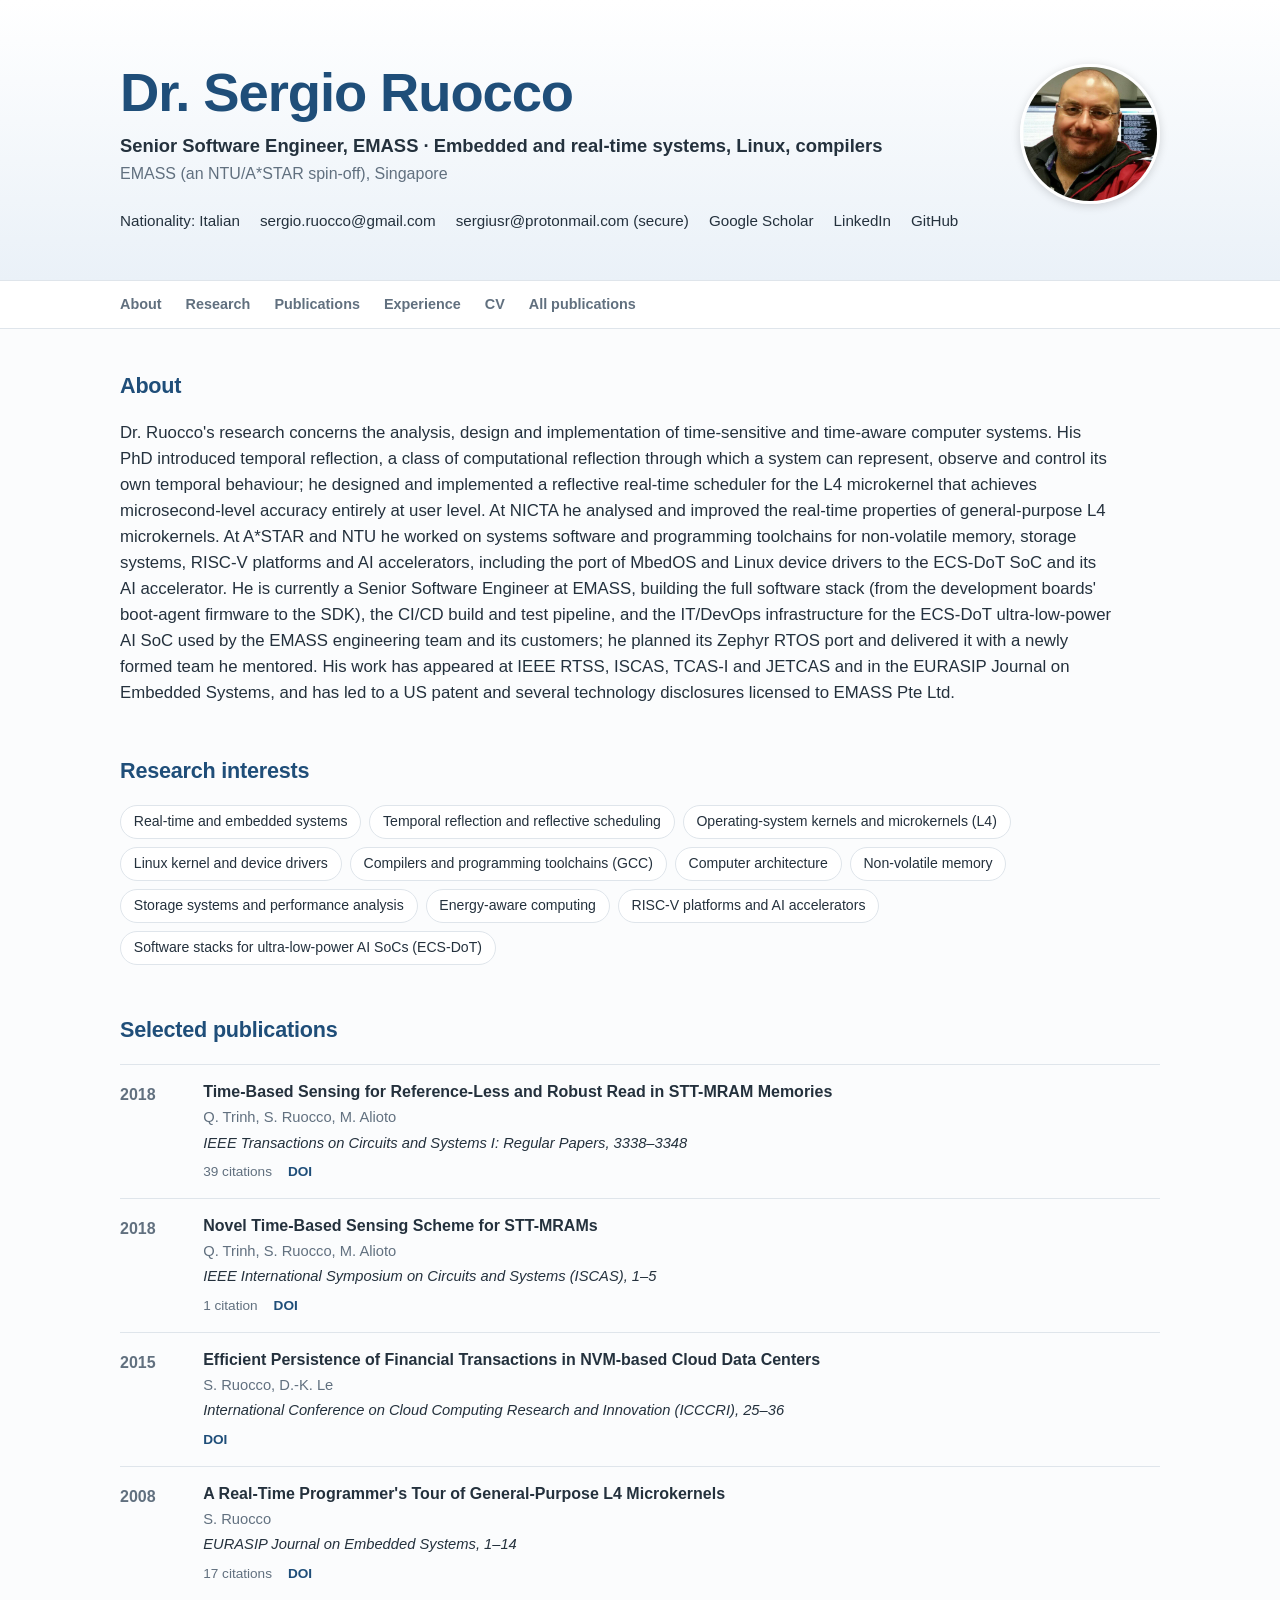
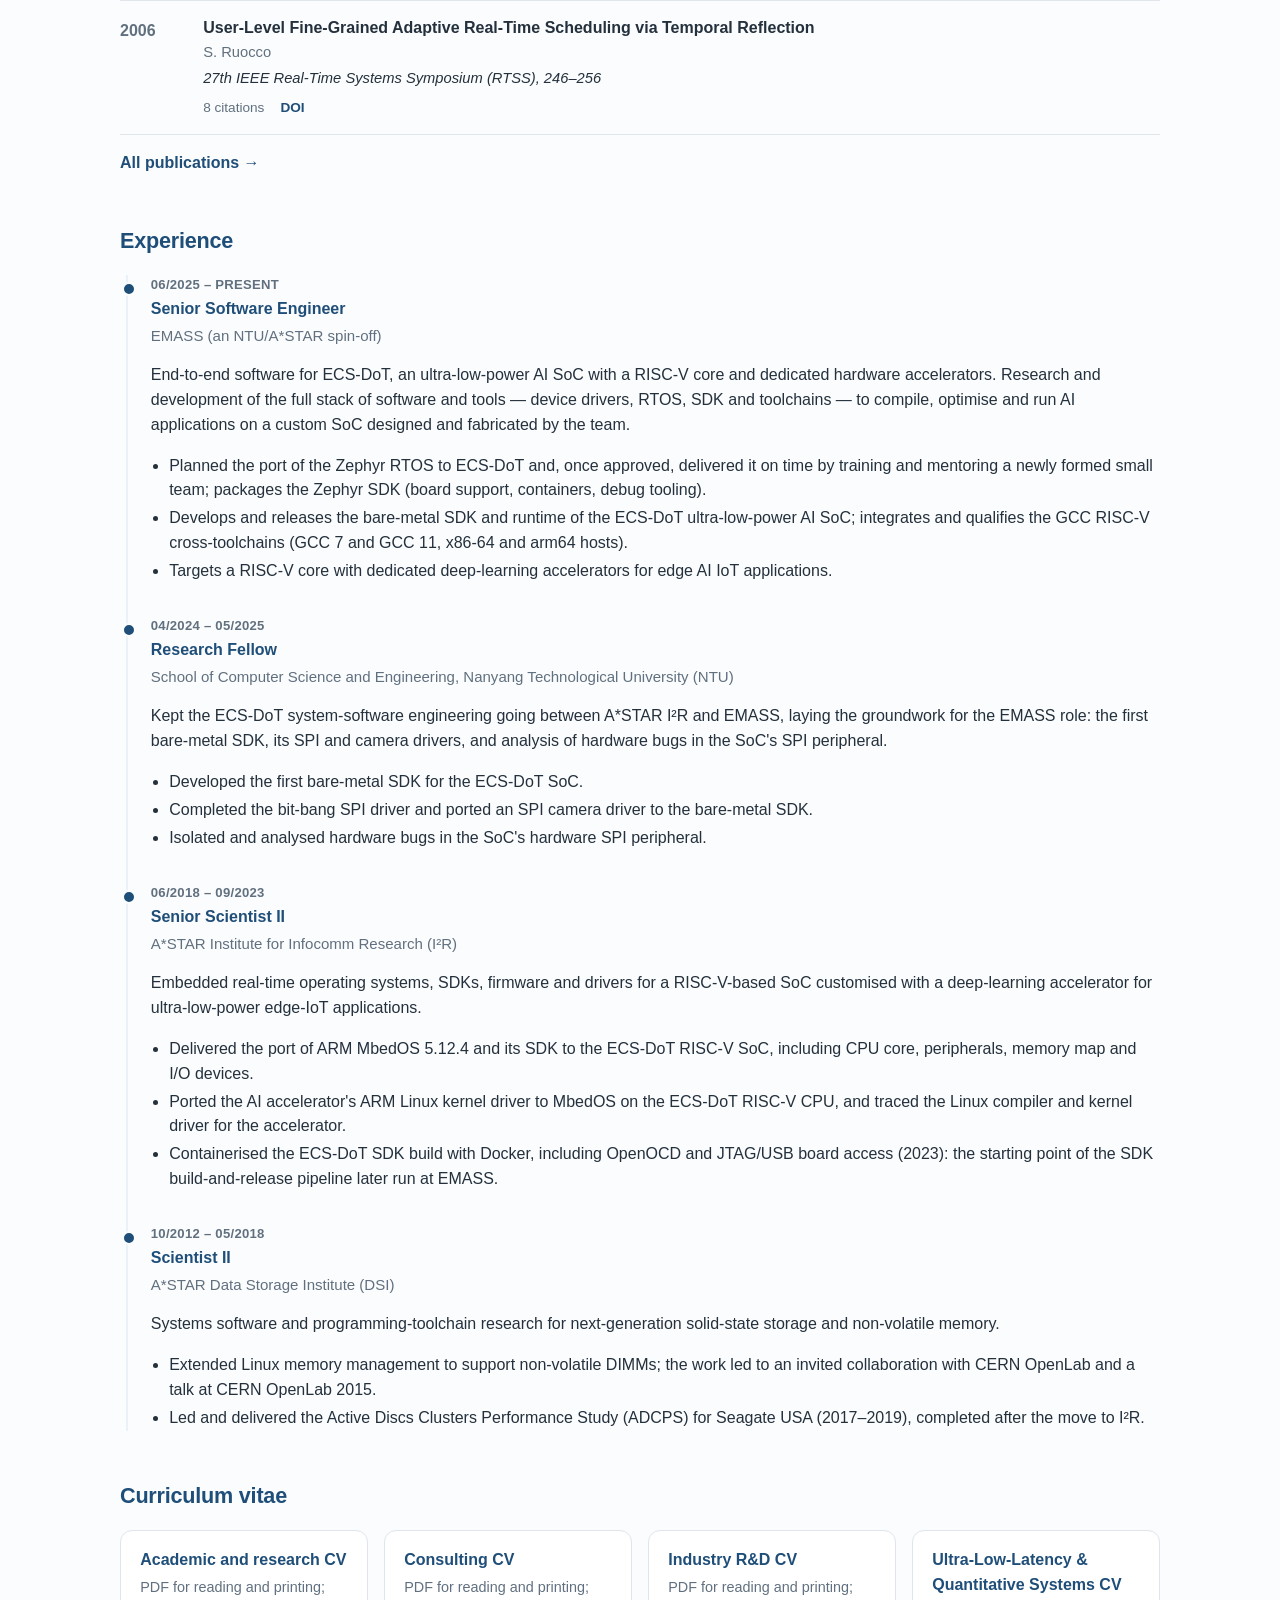
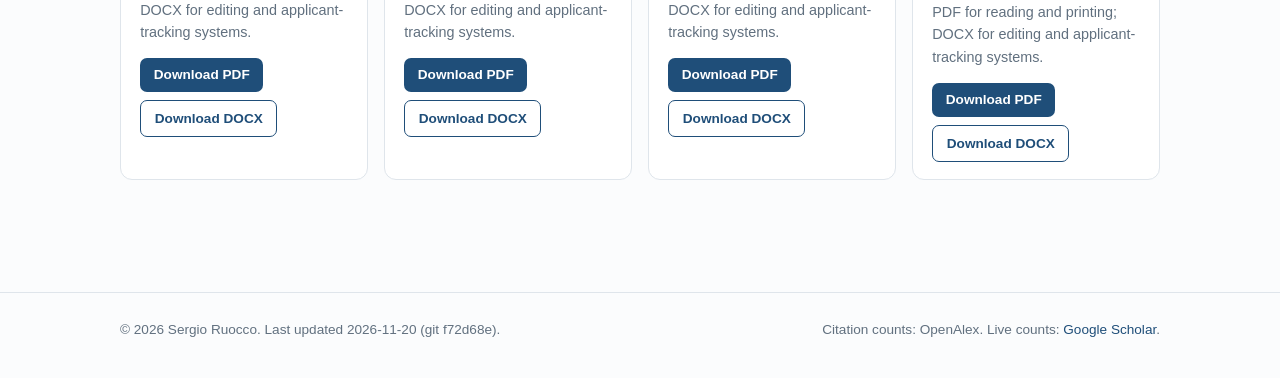
==== docs/index.html @ a13a2e50 "Rebuild CVs and website (profile opening) Co-Authored-By: Claude Opus 5.5 <noreply@anthropic.com> Cl" ====
<!doctype html>
<html lang="en">
<head>
  <meta charset="utf-8">
  <meta name="viewport" content="width=device-width, initial-scale=1">
  <title>Sergio Ruocco — Curriculum Vitae</title>
  <meta name="description" content="Curriculum vitae of Dr. Sergio Ruocco, Senior Software Engineer, EMASS · Embedded and real-time systems, Linux, compilers.">
  <link rel="canonical" href="https://sergioruocco.github.io/cv/">
  <meta property="og:type" content="profile">
  <meta property="og:title" content="Dr. Sergio Ruocco — Curriculum Vitae">
  <meta property="og:description" content="Senior Software Engineer, EMASS · Embedded and real-time systems, Linux, compilers">
  <meta property="og:url" content="https://sergioruocco.github.io/cv/">
<meta property="og:image" content="https://sergioruocco.github.io/cv/photo.jpg">  <script type="application/ld+json">{"@context": "https://schema.org", "@type": "Person", "alumniOf": {"@type": "CollegeOrUniversity", "name": "Universit\u00e0 degli Studi di Milano"}, "honorificPrefix": "Dr.", "image": "https://sergioruocco.github.io/cv/photo.jpg", "jobTitle": "Senior Software Engineer", "knowsAbout": ["Operating Systems", "Real-time Systems", "Software Engineering", "Computer Architecture", "Compilers"], "name": "Sergio Ruocco", "nationality": "Italian", "sameAs": ["https://scholar.google.com/citations?user=q1574qIAAAAJ", "https://www.linkedin.com/in/sergio-ruocco/", "https://github.com/sergioruocco"], "url": "https://sergioruocco.github.io/cv/", "worksFor": {"@type": "Organization", "name": "EMASS"}}</script>
  <link rel="stylesheet" href="style.css">
</head>
<body>
  <header class="hero">
    <div class="wrap">
<img class="photo" src="photo.jpg" alt="Sergio Ruocco" width="140" height="140">      <h1>Dr. Sergio Ruocco</h1>
      <p class="tagline">Senior Software Engineer, EMASS · Embedded and real-time systems, Linux, compilers</p>
      <p class="affiliation">EMASS (an NTU/A*STAR spin-off), Singapore</p>
      <div class="contact">
<span>Nationality: Italian</span>        <a href="mailto:sergio.ruocco@gmail.com">sergio.ruocco@gmail.com</a>
        <a href="mailto:sergiusr@protonmail.com">sergiusr@protonmail.com (secure)</a>
        <a href="https://scholar.google.com/citations?user=q1574qIAAAAJ">Google Scholar</a>
        <a href="https://www.linkedin.com/in/sergio-ruocco/">LinkedIn</a>
        <a href="https://github.com/sergioruocco">GitHub</a>
      </div>
    </div>
  </header>

  <nav class="nav">
    <div class="wrap">
      <a href="#about">About</a>
      <a href="#interests">Research</a>
      <a href="#publications">Publications</a>
      <a href="#experience">Experience</a>
      <a href="#cv">CV</a>
      <a href="publications.html">All publications</a>
    </div>
  </nav>

  <main class="wrap">
    <section id="about">
      <h2>About</h2>
      <p class="lead">Dr. Ruocco's research concerns the analysis, design and implementation of time-sensitive and time-aware computer systems. His PhD introduced temporal reflection, a class of computational reflection through which a system can represent, observe and control its own temporal behaviour; he designed and implemented a reflective real-time scheduler for the L4 microkernel that achieves microsecond-level accuracy entirely at user level. At NICTA he analysed and improved the real-time properties of general-purpose L4 microkernels. At A*STAR and NTU he worked on systems software and programming toolchains for non-volatile memory, storage systems, RISC-V platforms and AI accelerators, including the port of MbedOS and Linux device drivers to the ECS-DoT SoC and its AI accelerator. He is currently a Senior Software Engineer at EMASS, building the full software stack (from the development boards' boot-agent firmware to the SDK), the CI/CD build and test pipeline, and the IT/DevOps infrastructure for the ECS-DoT ultra-low-power AI SoC used by the EMASS engineering team and its customers; he planned its Zephyr RTOS port and delivered it with a newly formed team he mentored. His work has appeared at IEEE RTSS, ISCAS, TCAS-I and JETCAS and in the EURASIP Journal on Embedded Systems, and has led to a US patent and several technology disclosures licensed to EMASS Pte Ltd.</p>
    </section>

    <section id="interests">
      <h2>Research interests</h2>
      <ul class="chips">
        <li>Real-time and embedded systems</li>
        <li>Temporal reflection and reflective scheduling</li>
        <li>Operating-system kernels and microkernels (L4)</li>
        <li>Linux kernel and device drivers</li>
        <li>Compilers and programming toolchains (GCC)</li>
        <li>Computer architecture</li>
        <li>Non-volatile memory</li>
        <li>Storage systems and performance analysis</li>
        <li>Energy-aware computing</li>
        <li>RISC-V platforms and AI accelerators</li>
        <li>Software stacks for ultra-low-power AI SoCs (ECS-DoT)</li>
      </ul>
    </section>

    <section id="publications">
      <h2>Selected publications</h2>
      <ul class="pub-list">
        <li class="pub">
          <div class="pub-year">2018</div>
          <div class="pub-body">
            <div class="pub-title">Time-Based Sensing for Reference-Less and Robust Read in STT-MRAM Memories</div>
            <div class="pub-authors">Q. Trinh, S. Ruocco, M. Alioto</div>
            <div class="pub-venue">IEEE Transactions on Circuits and Systems I: Regular Papers, 3338–3348</div>
            <div class="pub-meta">
<span>39 citations</span><a href="https://doi.org/10.1109/TCSI.2018.2828611">DOI</a>            </div>
          </div>
        </li>
        <li class="pub">
          <div class="pub-year">2018</div>
          <div class="pub-body">
            <div class="pub-title">Novel Time-Based Sensing Scheme for STT-MRAMs</div>
            <div class="pub-authors">Q. Trinh, S. Ruocco, M. Alioto</div>
            <div class="pub-venue">IEEE International Symposium on Circuits and Systems (ISCAS), 1–5</div>
            <div class="pub-meta">
<span>1 citation</span><a href="https://doi.org/10.1109/ISCAS.2018.8350966">DOI</a>            </div>
          </div>
        </li>
        <li class="pub">
          <div class="pub-year">2015</div>
          <div class="pub-body">
            <div class="pub-title">Efficient Persistence of Financial Transactions in NVM-based Cloud Data Centers</div>
            <div class="pub-authors">S. Ruocco, D.-K. Le</div>
            <div class="pub-venue">International Conference on Cloud Computing Research and Innovation (ICCCRI), 25–36</div>
            <div class="pub-meta">
<a href="https://doi.org/10.1109/ICCCRI.2015.29">DOI</a>            </div>
          </div>
        </li>
        <li class="pub">
          <div class="pub-year">2008</div>
          <div class="pub-body">
            <div class="pub-title">A Real-Time Programmer's Tour of General-Purpose L4 Microkernels</div>
            <div class="pub-authors">S. Ruocco</div>
            <div class="pub-venue">EURASIP Journal on Embedded Systems, 1–14</div>
            <div class="pub-meta">
<span>17 citations</span><a href="https://doi.org/10.1155/2008/234710">DOI</a>            </div>
          </div>
        </li>
        <li class="pub">
          <div class="pub-year">2006</div>
          <div class="pub-body">
            <div class="pub-title">User-Level Fine-Grained Adaptive Real-Time Scheduling via Temporal Reflection</div>
            <div class="pub-authors">S. Ruocco</div>
            <div class="pub-venue">27th IEEE Real-Time Systems Symposium (RTSS), 246–256</div>
            <div class="pub-meta">
<span>8 citations</span><a href="https://doi.org/10.1109/RTSS.2006.50">DOI</a>            </div>
          </div>
        </li>
      </ul>
      <a class="more" href="publications.html">All publications →</a>
    </section>

    <section id="experience">
      <h2>Experience</h2>
      <div class="timeline">
        <div class="timeline-item">
          <div class="timeline-period">06/2025 – present</div>
          <div class="timeline-body">
            <h3>Senior Software Engineer</h3>
            <p class="org">EMASS (an NTU/A*STAR spin-off)</p>
<p>End-to-end software for ECS-DoT, an ultra-low-power AI SoC with a RISC-V core and dedicated hardware accelerators. Research and development of the full stack of software and tools — device drivers, RTOS, SDK and toolchains — to compile, optimise and run AI applications on a custom SoC designed and fabricated by the team.</p>            <ul>
              <li>Planned the port of the Zephyr RTOS to ECS-DoT and, once approved, delivered it on time by training and mentoring a newly formed small team; packages the Zephyr SDK (board support, containers, debug tooling).</li>
              <li>Develops and releases the bare-metal SDK and runtime of the ECS-DoT ultra-low-power AI SoC; integrates and qualifies the GCC RISC-V cross-toolchains (GCC 7 and GCC 11, x86-64 and arm64 hosts).</li>
              <li>Targets a RISC-V core with dedicated deep-learning accelerators for edge AI IoT applications.</li>
            </ul>
          </div>
        </div>
        <div class="timeline-item">
          <div class="timeline-period">04/2024 – 05/2025</div>
          <div class="timeline-body">
            <h3>Research Fellow</h3>
            <p class="org">School of Computer Science and Engineering, Nanyang Technological University (NTU)</p>
<p>Kept the ECS-DoT system-software engineering going between A*STAR I²R and EMASS, laying the groundwork for the EMASS role: the first bare-metal SDK, its SPI and camera drivers, and analysis of hardware bugs in the SoC's SPI peripheral.</p>            <ul>
              <li>Developed the first bare-metal SDK for the ECS-DoT SoC.</li>
              <li>Completed the bit-bang SPI driver and ported an SPI camera driver to the bare-metal SDK.</li>
              <li>Isolated and analysed hardware bugs in the SoC's hardware SPI peripheral.</li>
            </ul>
          </div>
        </div>
        <div class="timeline-item">
          <div class="timeline-period">06/2018 – 09/2023</div>
          <div class="timeline-body">
            <h3>Senior Scientist II</h3>
            <p class="org">A*STAR Institute for Infocomm Research (I²R)</p>
<p>Embedded real-time operating systems, SDKs, firmware and drivers for a RISC-V-based SoC customised with a deep-learning accelerator for ultra-low-power edge-IoT applications.</p>            <ul>
              <li>Delivered the port of ARM MbedOS 5.12.4 and its SDK to the ECS-DoT RISC-V SoC, including CPU core, peripherals, memory map and I/O devices.</li>
              <li>Ported the AI accelerator's ARM Linux kernel driver to MbedOS on the ECS-DoT RISC-V CPU, and traced the Linux compiler and kernel driver for the accelerator.</li>
              <li>Containerised the ECS-DoT SDK build with Docker, including OpenOCD and JTAG/USB board access (2023): the starting point of the SDK build-and-release pipeline later run at EMASS.</li>
            </ul>
          </div>
        </div>
        <div class="timeline-item">
          <div class="timeline-period">10/2012 – 05/2018</div>
          <div class="timeline-body">
            <h3>Scientist II</h3>
            <p class="org">A*STAR Data Storage Institute (DSI)</p>
<p>Systems software and programming-toolchain research for next-generation solid-state storage and non-volatile memory.</p>            <ul>
              <li>Extended Linux memory management to support non-volatile DIMMs; the work led to an invited collaboration with CERN OpenLab and a talk at CERN OpenLab 2015.</li>
              <li>Led and delivered the Active Discs Clusters Performance Study (ADCPS) for Seagate USA (2017–2019), completed after the move to I²R.</li>
            </ul>
          </div>
        </div>
      </div>
    </section>

    <section id="cv">
      <h2>Curriculum vitae</h2>
      <div class="downloads">
        <div class="download">
          <h3>Academic and research CV</h3>
          <p>PDF for reading and printing; DOCX for editing and applicant-tracking systems.</p>
          <div class="buttons">
            <a class="button" href="files/Sergio_Ruocco_CV_academic.pdf">Download PDF</a>
            <a class="button ghost" href="files/Sergio_Ruocco_CV_academic.docx">Download DOCX</a>
          </div>
        </div>
        <div class="download">
          <h3>Consulting CV</h3>
          <p>PDF for reading and printing; DOCX for editing and applicant-tracking systems.</p>
          <div class="buttons">
            <a class="button" href="files/Sergio_Ruocco_CV_consulting.pdf">Download PDF</a>
            <a class="button ghost" href="files/Sergio_Ruocco_CV_consulting.docx">Download DOCX</a>
          </div>
        </div>
        <div class="download">
          <h3>Industry R&D CV</h3>
          <p>PDF for reading and printing; DOCX for editing and applicant-tracking systems.</p>
          <div class="buttons">
            <a class="button" href="files/Sergio_Ruocco_CV_industry.pdf">Download PDF</a>
            <a class="button ghost" href="files/Sergio_Ruocco_CV_industry.docx">Download DOCX</a>
          </div>
        </div>
        <div class="download">
          <h3>Ultra-Low-Latency & Quantitative Systems CV</h3>
          <p>PDF for reading and printing; DOCX for editing and applicant-tracking systems.</p>
          <div class="buttons">
            <a class="button" href="files/Sergio_Ruocco_CV_low_latency.pdf">Download PDF</a>
            <a class="button ghost" href="files/Sergio_Ruocco_CV_low_latency.docx">Download DOCX</a>
          </div>
        </div>
      </div>
    </section>
  </main>

  <footer>
    <div class="wrap">
      <span>© 2026 Sergio Ruocco. Last updated 2026-11-20 (git f72d68e).</span>
      <span>Citation counts: OpenAlex. Live counts: <a href="https://scholar.google.com/citations?user=q1574qIAAAAJ">Google Scholar</a>.</span>
    </div>
  </footer>
</body>
</html>
---- docs/style.css ----
:root {
  --accent: #1f4e79;
  --accent-soft: #eaf1f8;
  --text: #24313d;
  --muted: #61707f;
  --rule: #dfe5eb;
  --bg: #fbfcfd;
  --card: #ffffff;
}

* {
  box-sizing: border-box;
}

html {
  scroll-behavior: smooth;
}

body {
  margin: 0;
  background: var(--bg);
  color: var(--text);
  font-family: Inter, "Segoe UI", -apple-system, BlinkMacSystemFont, "Helvetica Neue", Arial, sans-serif;
  font-size: 16px;
  line-height: 1.55;
}

a {
  color: var(--accent);
  text-decoration: none;
}

a:hover {
  text-decoration: underline;
}

.wrap {
  width: min(1040px, calc(100% - 3rem));
  margin: 0 auto;
}

/* Header */
.hero {
  background: linear-gradient(180deg, #ffffff 0%, var(--accent-soft) 100%);
  border-bottom: 1px solid var(--rule);
  padding: 4rem 0 3rem;
}

.hero .photo {
  float: right;
  width: 140px;
  height: 140px;
  margin: 0 0 1rem 1.5rem;
  border-radius: 50%;
  border: 3px solid #ffffff;
  box-shadow: 0 2px 10px rgba(0, 0, 0, 0.15);
  object-fit: cover;
}

@media (max-width: 600px) {
  .hero .photo {
    float: none;
    display: block;
    width: 110px;
    height: 110px;
    margin: 0 0 1rem;
  }
}

.hero h1 {
  margin: 0;
  color: var(--accent);
  font-size: clamp(2.2rem, 5vw, 3.4rem);
  letter-spacing: -0.02em;
  line-height: 1.05;
}

.tagline {
  margin: 0.65rem 0 0;
  font-size: 1.15rem;
  font-weight: 600;
}

.affiliation {
  margin: 0.15rem 0 0;
  color: var(--muted);
}

.contact {
  display: flex;
  flex-wrap: wrap;
  gap: 0.55rem 1.25rem;
  margin-top: 1.35rem;
  font-size: 0.95rem;
}

.contact a,
.contact span {
  color: var(--text);
}

.contact a:hover {
  color: var(--accent);
}

.nav {
  position: sticky;
  top: 0;
  z-index: 10;
  background: rgba(255, 255, 255, 0.94);
  backdrop-filter: blur(8px);
  border-bottom: 1px solid var(--rule);
}

.nav .wrap {
  display: flex;
  gap: 1.5rem;
  padding: 0.75rem 0;
  font-size: 0.9rem;
  font-weight: 600;
}

.nav a {
  color: var(--muted);
}

.nav a:hover {
  color: var(--accent);
}

main {
  padding: 2.5rem 0 4rem;
}

section {
  margin-bottom: 3rem;
  scroll-margin-top: 4rem;
}

h2 {
  margin: 0 0 1.1rem;
  color: var(--accent);
  font-size: 1.35rem;
  letter-spacing: -0.01em;
}

h3 {
  margin: 0;
  font-size: 1rem;
}

.lead {
  font-size: 1.05rem;
  max-width: 62rem;
}

/* Chips */
.chips {
  display: flex;
  flex-wrap: wrap;
  gap: 0.5rem;
  margin: 0;
  padding: 0;
  list-style: none;
}

.chips li {
  background: var(--card);
  border: 1px solid var(--rule);
  border-radius: 999px;
  padding: 0.32rem 0.8rem;
  font-size: 0.88rem;
  color: var(--text);
}

/* Publications */
.pub-list {
  margin: 0;
  padding: 0;
  list-style: none;
  border-top: 1px solid var(--rule);
}

.pub {
  display: grid;
  grid-template-columns: 4.2rem 1fr;
  gap: 1rem;
  padding: 1rem 0;
  border-bottom: 1px solid var(--rule);
}

.pub-year {
  color: var(--muted);
  font-weight: 700;
  font-variant-numeric: tabular-nums;
  padding-top: 0.1rem;
}

.pub-body {
  display: flex;
  flex-direction: column;
  gap: 0.18rem;
}

.pub-title {
  font-weight: 650;
  line-height: 1.35;
}

.pub-authors {
  color: var(--muted);
  font-size: 0.92rem;
}

.pub-venue {
  font-size: 0.92rem;
  font-style: italic;
}

.pub-meta {
  display: flex;
  flex-wrap: wrap;
  gap: 0.4rem 1rem;
  margin-top: 0.25rem;
  font-size: 0.85rem;
  color: var(--muted);
}

.pub-meta a {
  font-weight: 600;
}

/* Timeline */
.timeline {
  border-left: 2px solid var(--accent-soft);
  margin-left: 0.4rem;
  padding-left: 1.4rem;
}

.timeline-item {
  position: relative;
  padding-bottom: 1.8rem;
}

.timeline-item:last-child {
  padding-bottom: 0;
}

.timeline-item::before {
  content: "";
  position: absolute;
  left: calc(-1.4rem - 6px);
  top: 0.45rem;
  width: 10px;
  height: 10px;
  border-radius: 50%;
  background: var(--accent);
  border: 2px solid var(--bg);
}

.timeline-period {
  color: var(--muted);
  font-size: 0.82rem;
  font-weight: 700;
  letter-spacing: 0.02em;
  text-transform: uppercase;
}

.timeline-body h3 {
  margin-top: 0.1rem;
  color: var(--accent);
}

.timeline-body .org {
  margin: 0.15rem 0 0.45rem;
  color: var(--muted);
  font-size: 0.94rem;
}

.timeline-body ul {
  margin: 0.4rem 0 0;
  padding-left: 1.15rem;
}

.timeline-body li {
  margin: 0.2rem 0;
}

/* Download cards */
.downloads {
  display: grid;
  grid-template-columns: repeat(auto-fit, minmax(220px, 1fr));
  gap: 1rem;
}

.download {
  background: var(--card);
  border: 1px solid var(--rule);
  border-radius: 12px;
  padding: 1.1rem 1.2rem;
}

.download h3 {
  color: var(--accent);
  margin-bottom: 0.2rem;
}

.download p {
  margin: 0 0 0.9rem;
  color: var(--muted);
  font-size: 0.9rem;
}

.buttons {
  display: flex;
  flex-wrap: wrap;
  gap: 0.5rem;
}

.button {
  display: inline-block;
  padding: 0.42rem 0.85rem;
  border-radius: 7px;
  background: var(--accent);
  color: #fff;
  font-size: 0.85rem;
  font-weight: 600;
}

.button:hover {
  background: #163b5c;
  text-decoration: none;
}

.button.ghost {
  background: transparent;
  border: 1px solid var(--accent);
  color: var(--accent);
}

.button.ghost:hover {
  background: var(--accent-soft);
}

.more {
  display: inline-block;
  margin-top: 1rem;
  font-weight: 600;
}

/* Footer */
footer {
  border-top: 1px solid var(--rule);
  padding: 1.6rem 0 2.4rem;
  color: var(--muted);
  font-size: 0.85rem;
}

footer .wrap {
  display: flex;
  flex-wrap: wrap;
  justify-content: space-between;
  gap: 0.5rem;
}

/* Print */
@media print {
  .nav,
  .downloads,
  .more {
    display: none;
  }

  body {
    background: #fff;
    font-size: 10pt;
  }

  .hero {
    background: #fff;
    padding: 0 0 1rem;
  }

  section {
    margin-bottom: 1.5rem;
  }
}

@media (max-width: 620px) {
  .wrap {
    width: min(100% - 1.6rem, 1040px);
  }

  .hero {
    padding: 2.6rem 0 2rem;
  }

  .pub {
    grid-template-columns: 3.4rem 1fr;
    gap: 0.6rem;
  }

  .nav .wrap {
    gap: 1rem;
    overflow-x: auto;
  }
}
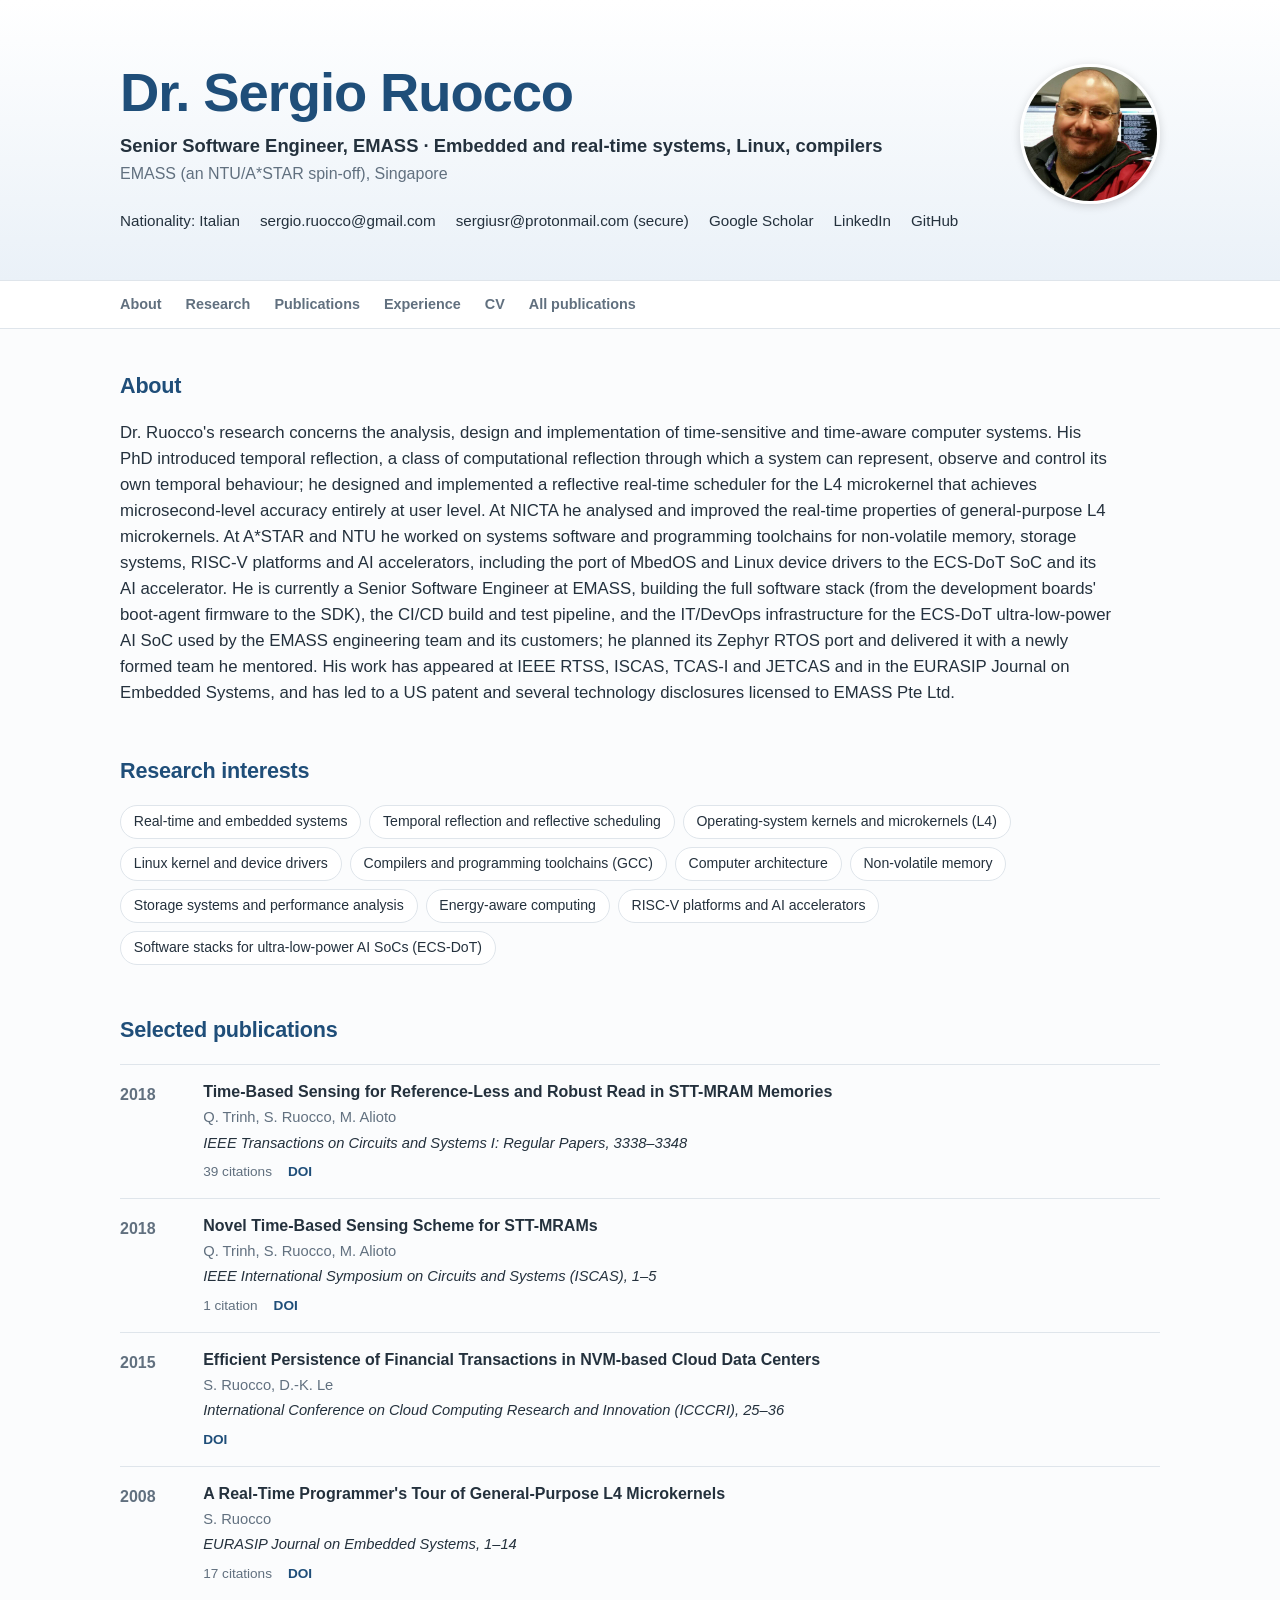
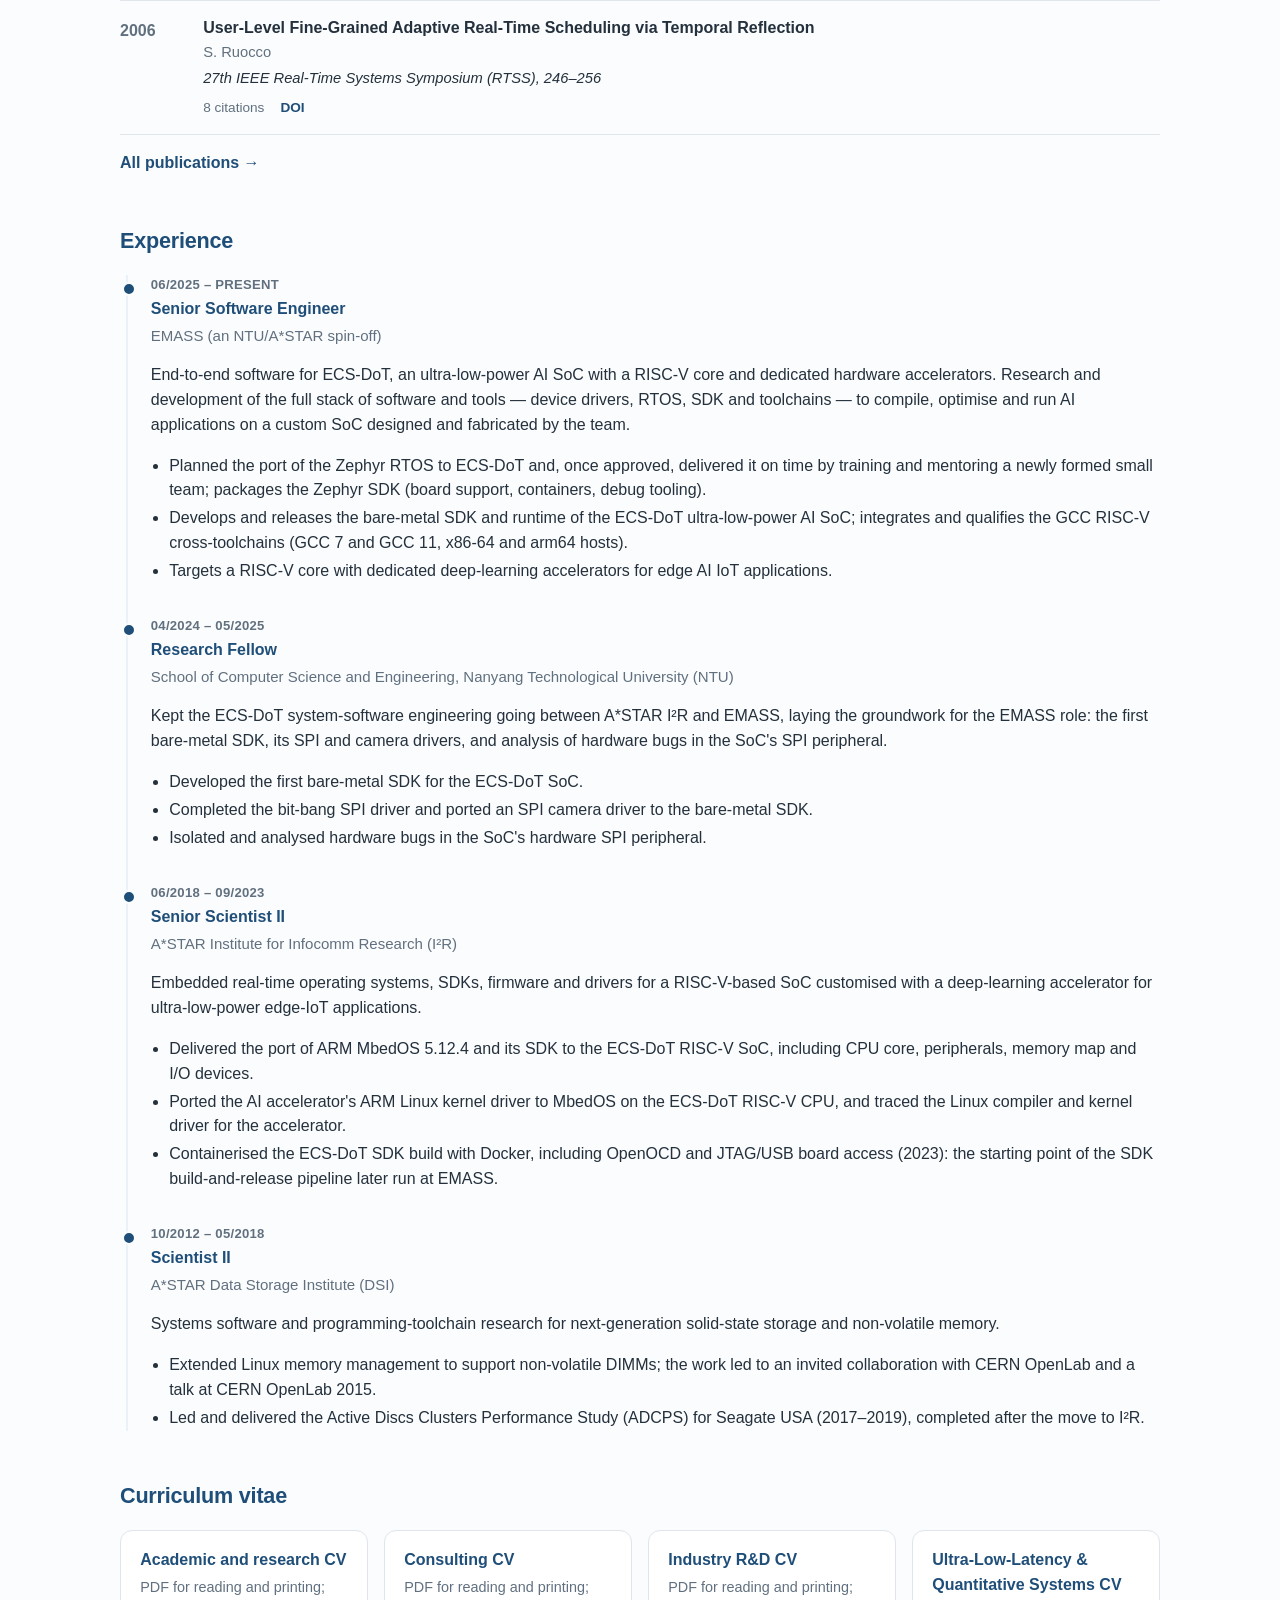
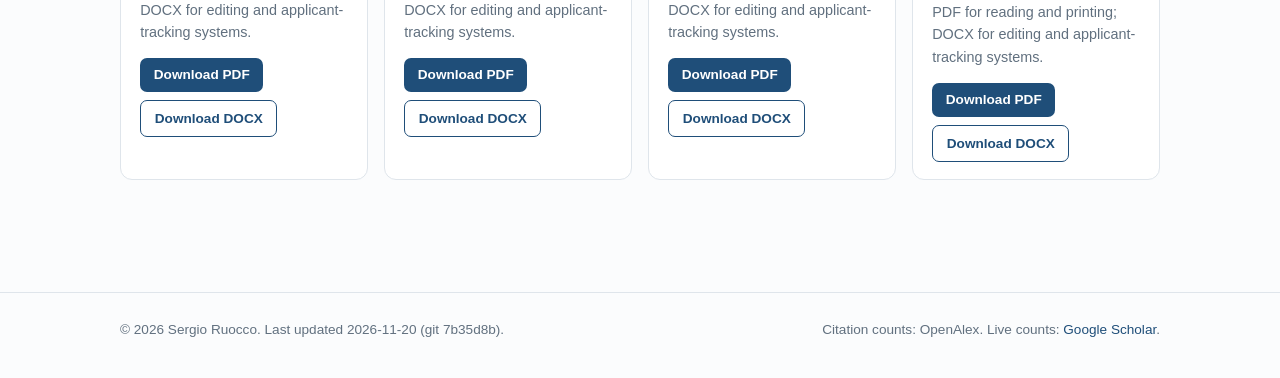
==== commit 38acb282: "Rebuild CVs and website (profile paragraphs) Co-Authored-By: Claude Opus 5.5 <noreply@anthropic.com>" ====
--- a/docs/index.html
+++ b/docs/index.html
@@ -214,7 +214,7 @@
 
   <footer>
     <div class="wrap">
-      <span>© 2026 Sergio Ruocco. Last updated 2026-11-20 (git f72d68e).</span>
+      <span>© 2026 Sergio Ruocco. Last updated 2026-11-20 (git 7b35d8b).</span>
       <span>Citation counts: OpenAlex. Live counts: <a href="https://scholar.google.com/citations?user=q1574qIAAAAJ">Google Scholar</a>.</span>
     </div>
   </footer>
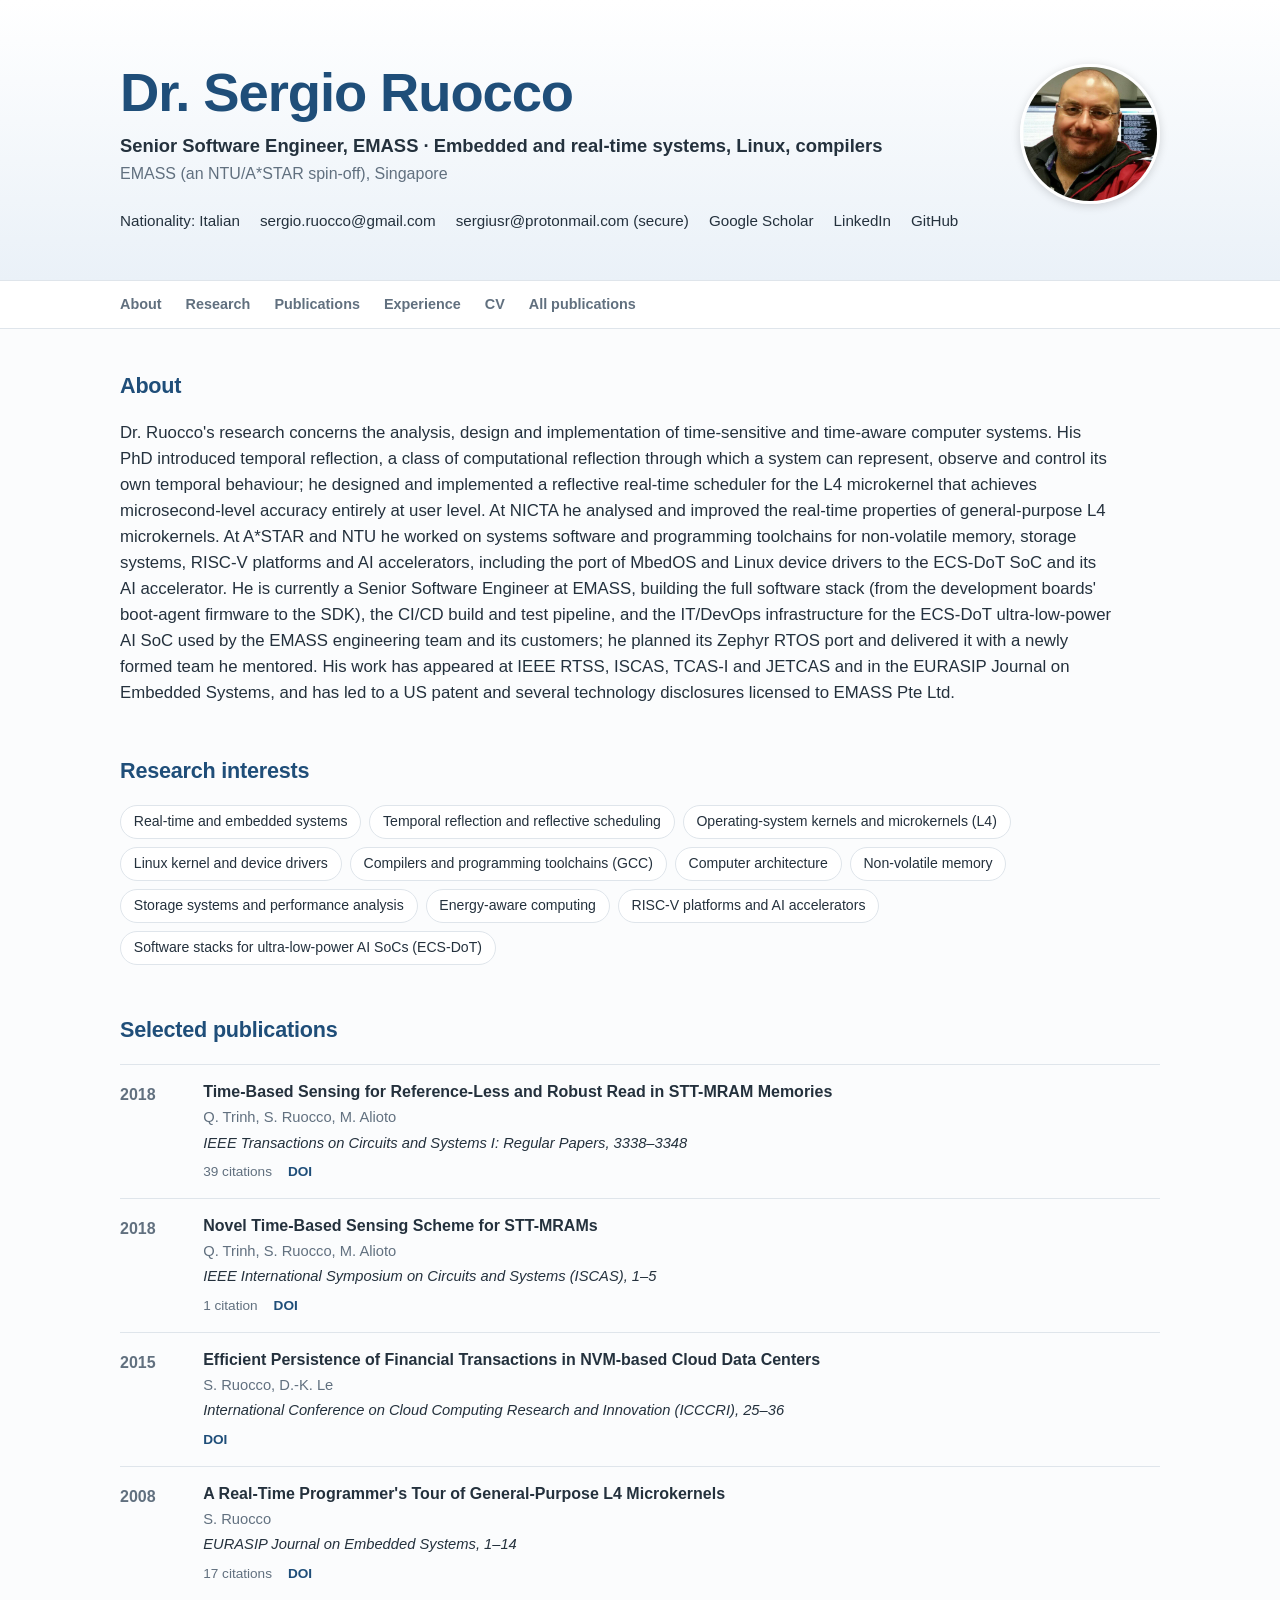
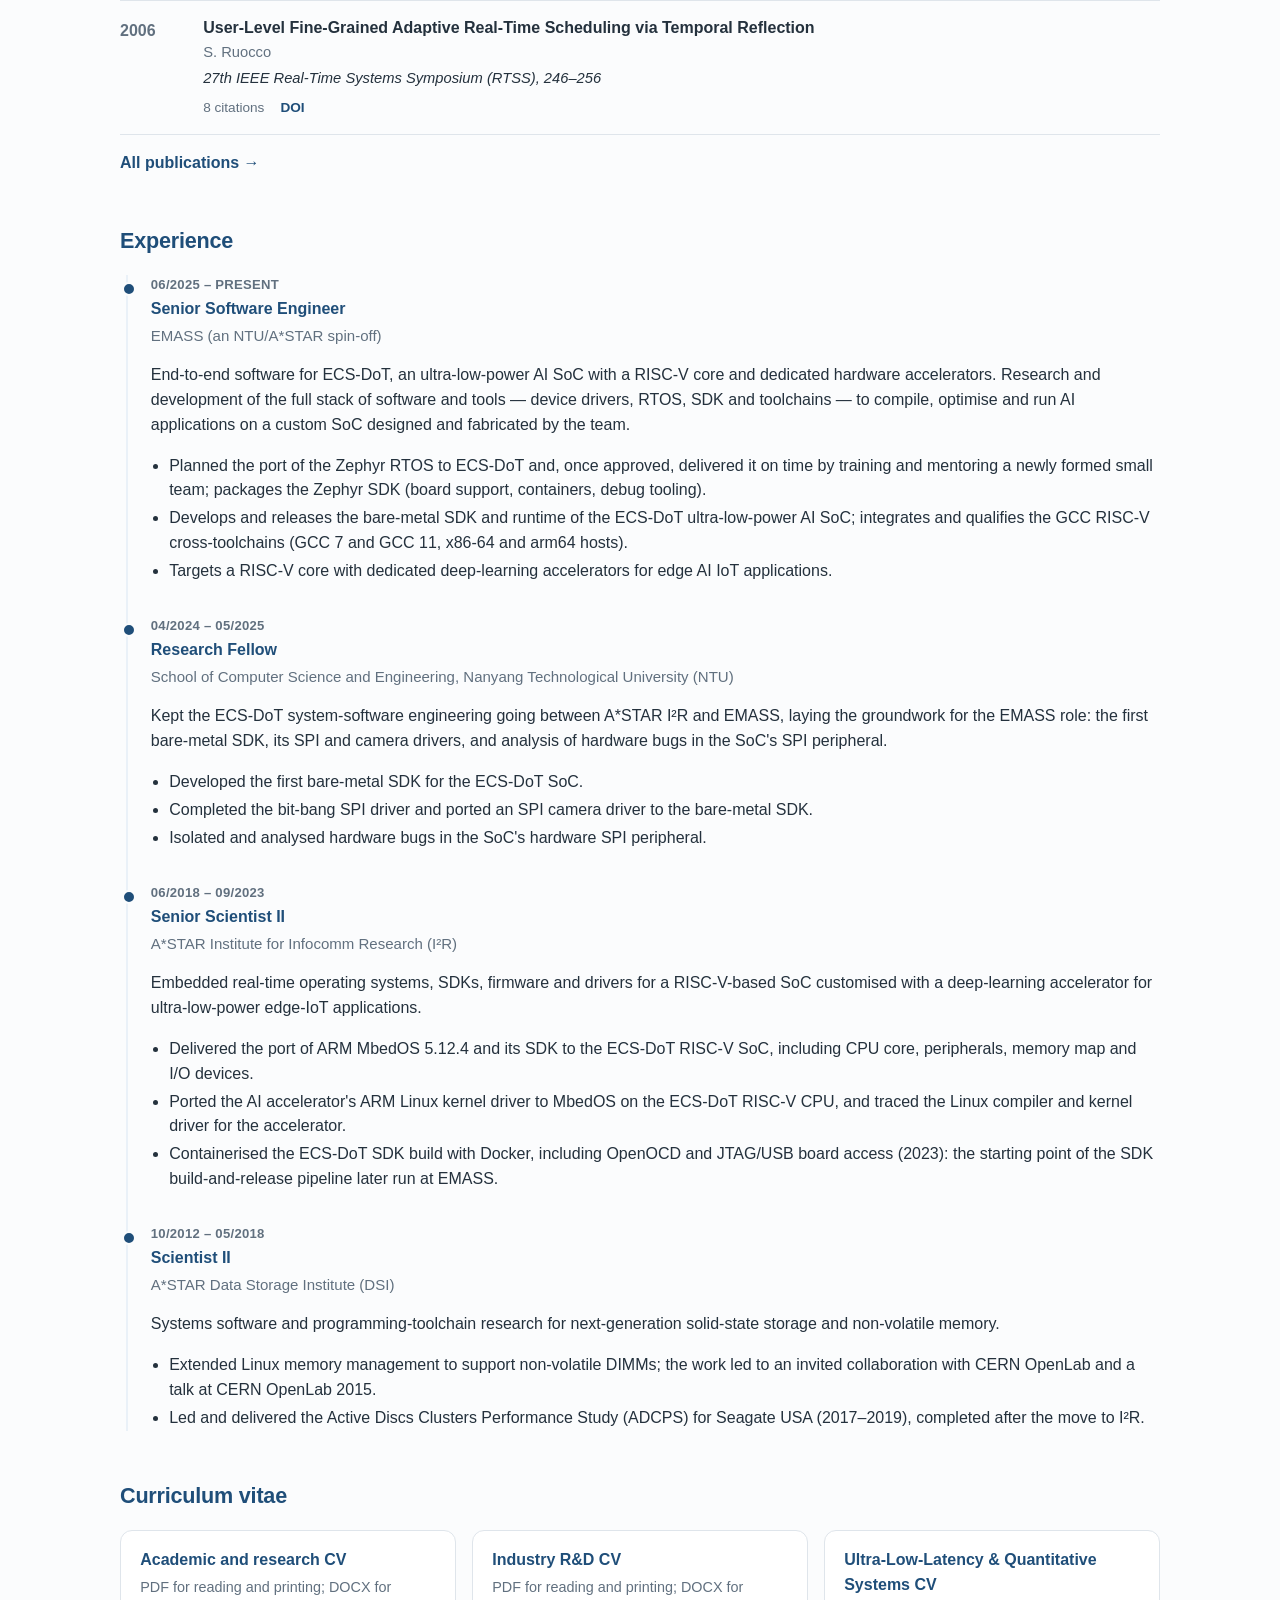
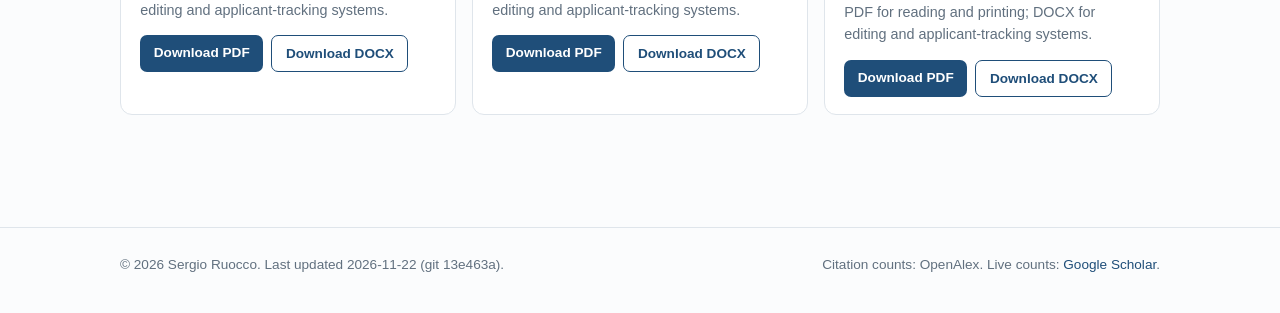
==== commit c5ae92a0: "Rebuild CVs and website (consulting CV retired) Co-Authored-By: Claude Opus 5.5 <noreply@anthropic.c" ====
--- a/docs/index.html
+++ b/docs/index.html
@@ -185,14 +185,6 @@
           </div>
         </div>
         <div class="download">
-          <h3>Consulting CV</h3>
-          <p>PDF for reading and printing; DOCX for editing and applicant-tracking systems.</p>
-          <div class="buttons">
-            <a class="button" href="files/Sergio_Ruocco_CV_consulting.pdf">Download PDF</a>
-            <a class="button ghost" href="files/Sergio_Ruocco_CV_consulting.docx">Download DOCX</a>
-          </div>
-        </div>
-        <div class="download">
           <h3>Industry R&D CV</h3>
           <p>PDF for reading and printing; DOCX for editing and applicant-tracking systems.</p>
           <div class="buttons">
@@ -214,7 +206,7 @@
 
   <footer>
     <div class="wrap">
-      <span>© 2026 Sergio Ruocco. Last updated 2026-11-20 (git 7b35d8b).</span>
+      <span>© 2026 Sergio Ruocco. Last updated 2026-11-22 (git 13e463a).</span>
       <span>Citation counts: OpenAlex. Live counts: <a href="https://scholar.google.com/citations?user=q1574qIAAAAJ">Google Scholar</a>.</span>
     </div>
   </footer>
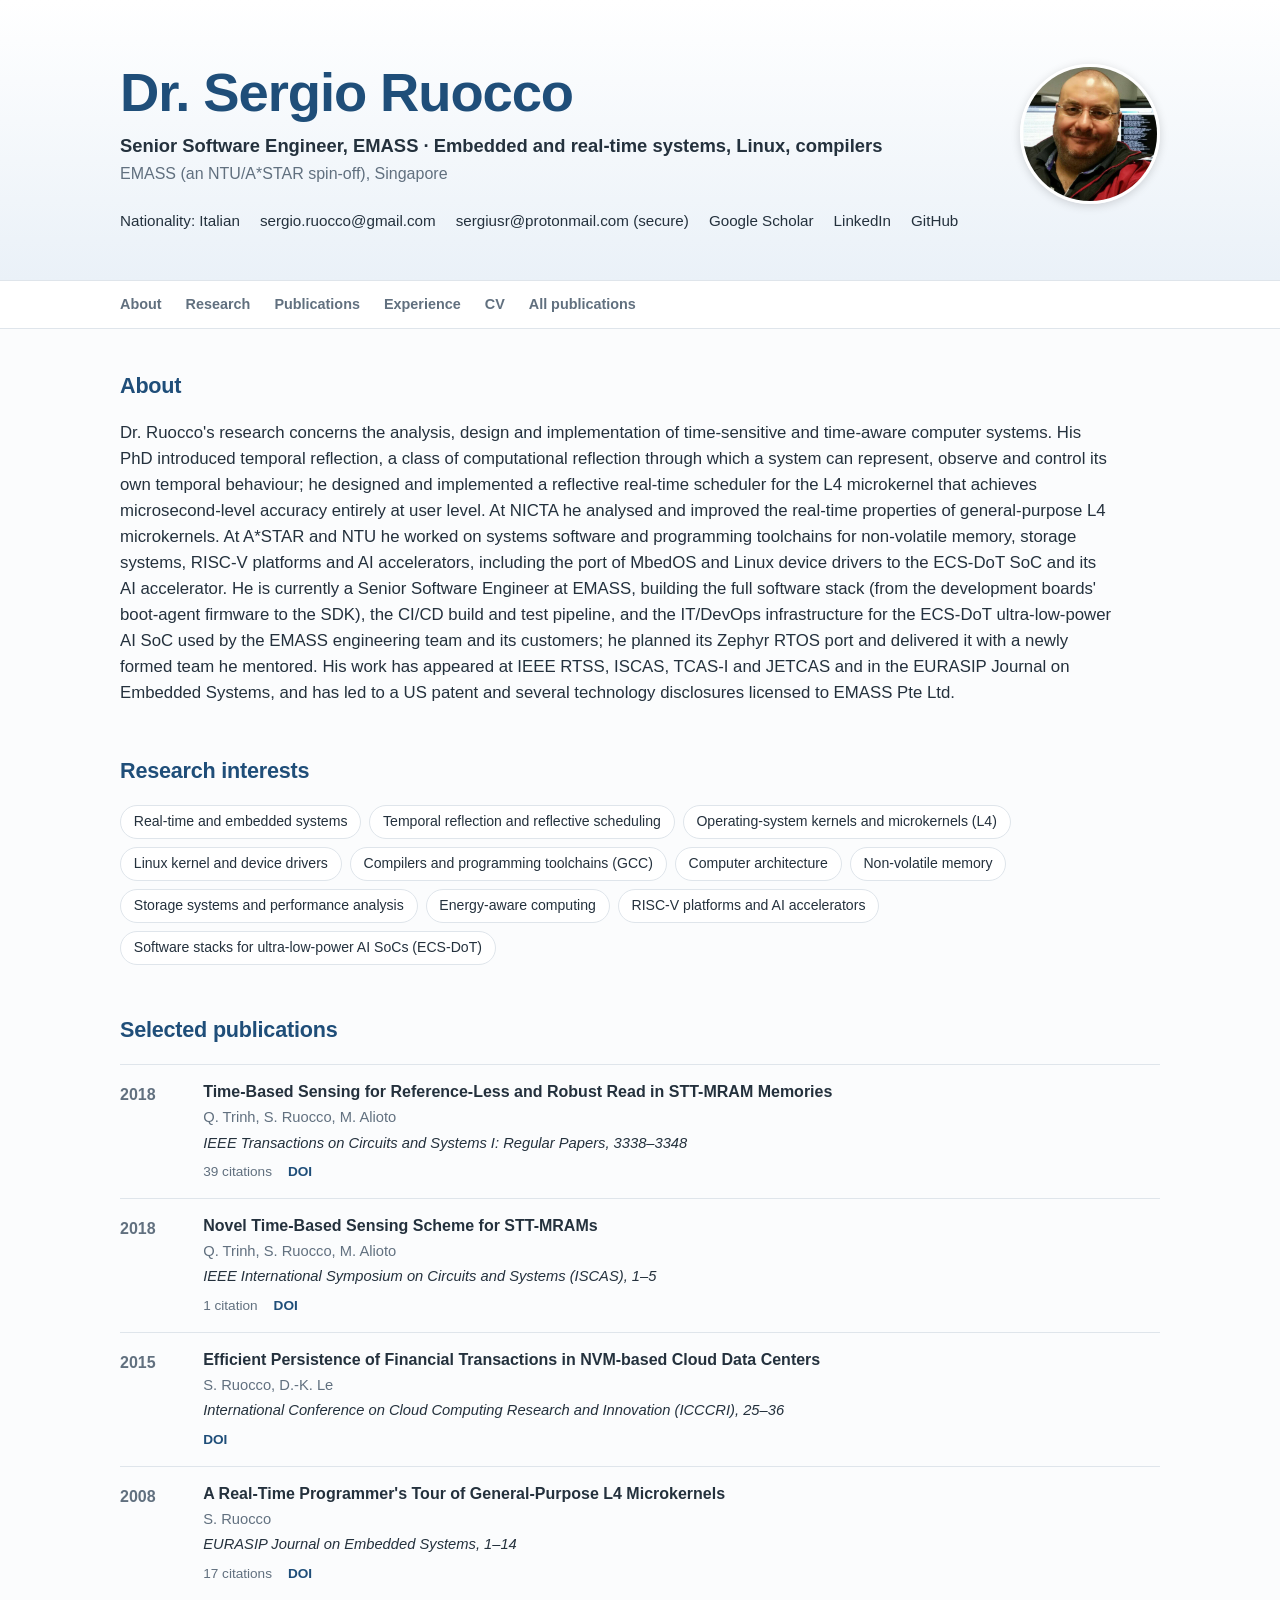
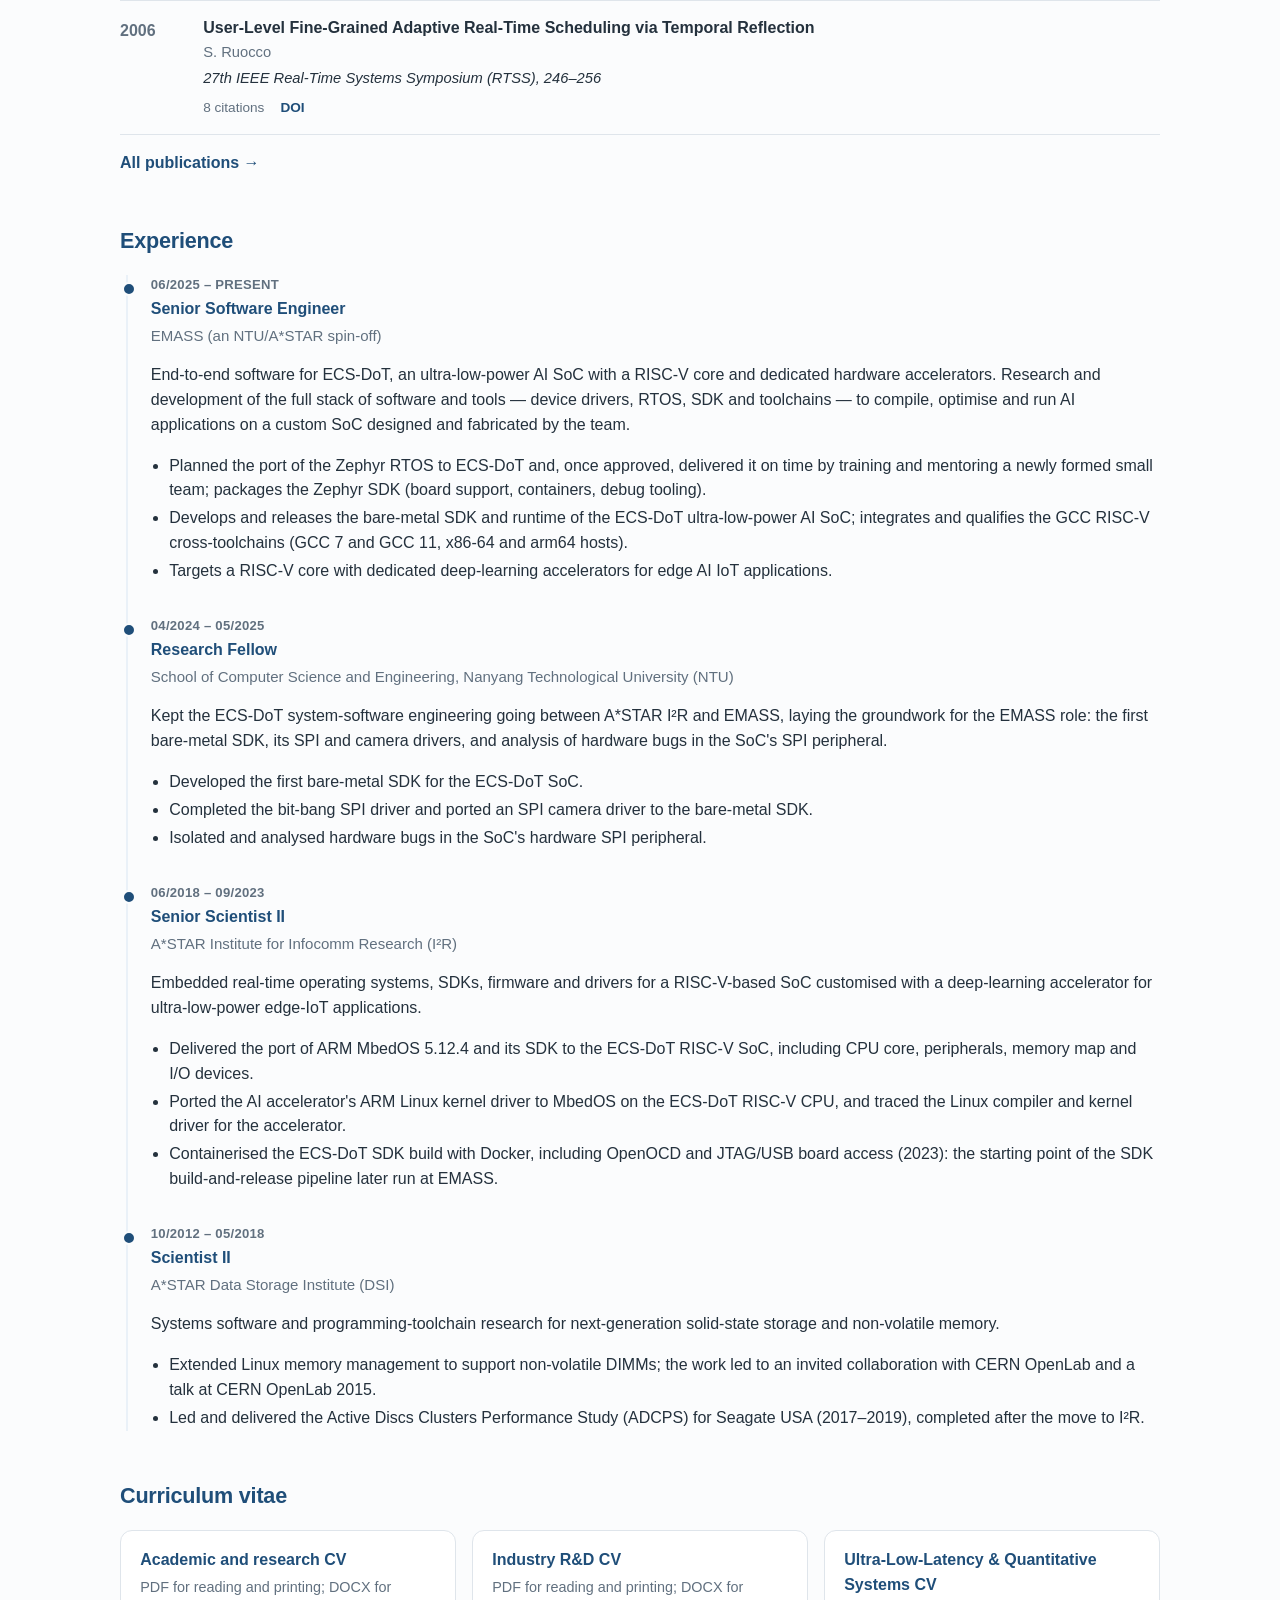
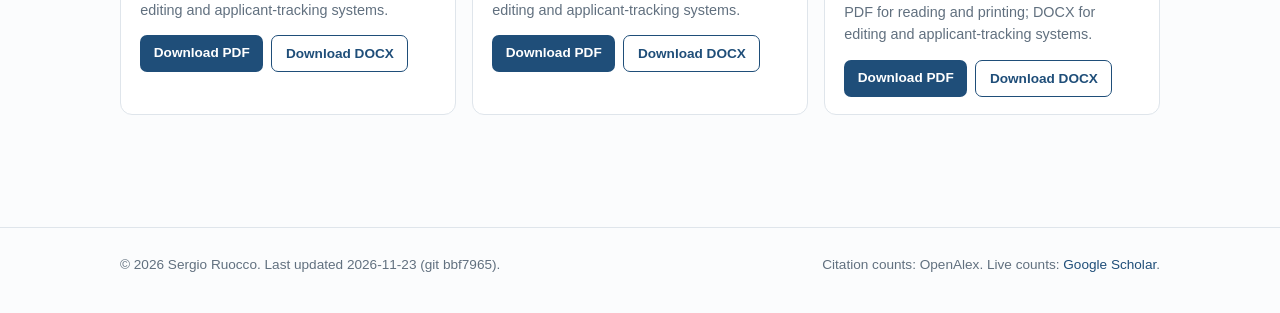
==== commit e2b227fa: "Rebuild CVs and website (Micron Android boot-time study) Co-Authored-By: Claude Opus 5.5 <noreply@an" ====
--- a/docs/index.html
+++ b/docs/index.html
@@ -206,7 +206,7 @@
 
   <footer>
     <div class="wrap">
-      <span>© 2026 Sergio Ruocco. Last updated 2026-11-22 (git 13e463a).</span>
+      <span>© 2026 Sergio Ruocco. Last updated 2026-11-23 (git bbf7965).</span>
       <span>Citation counts: OpenAlex. Live counts: <a href="https://scholar.google.com/citations?user=q1574qIAAAAJ">Google Scholar</a>.</span>
     </div>
   </footer>
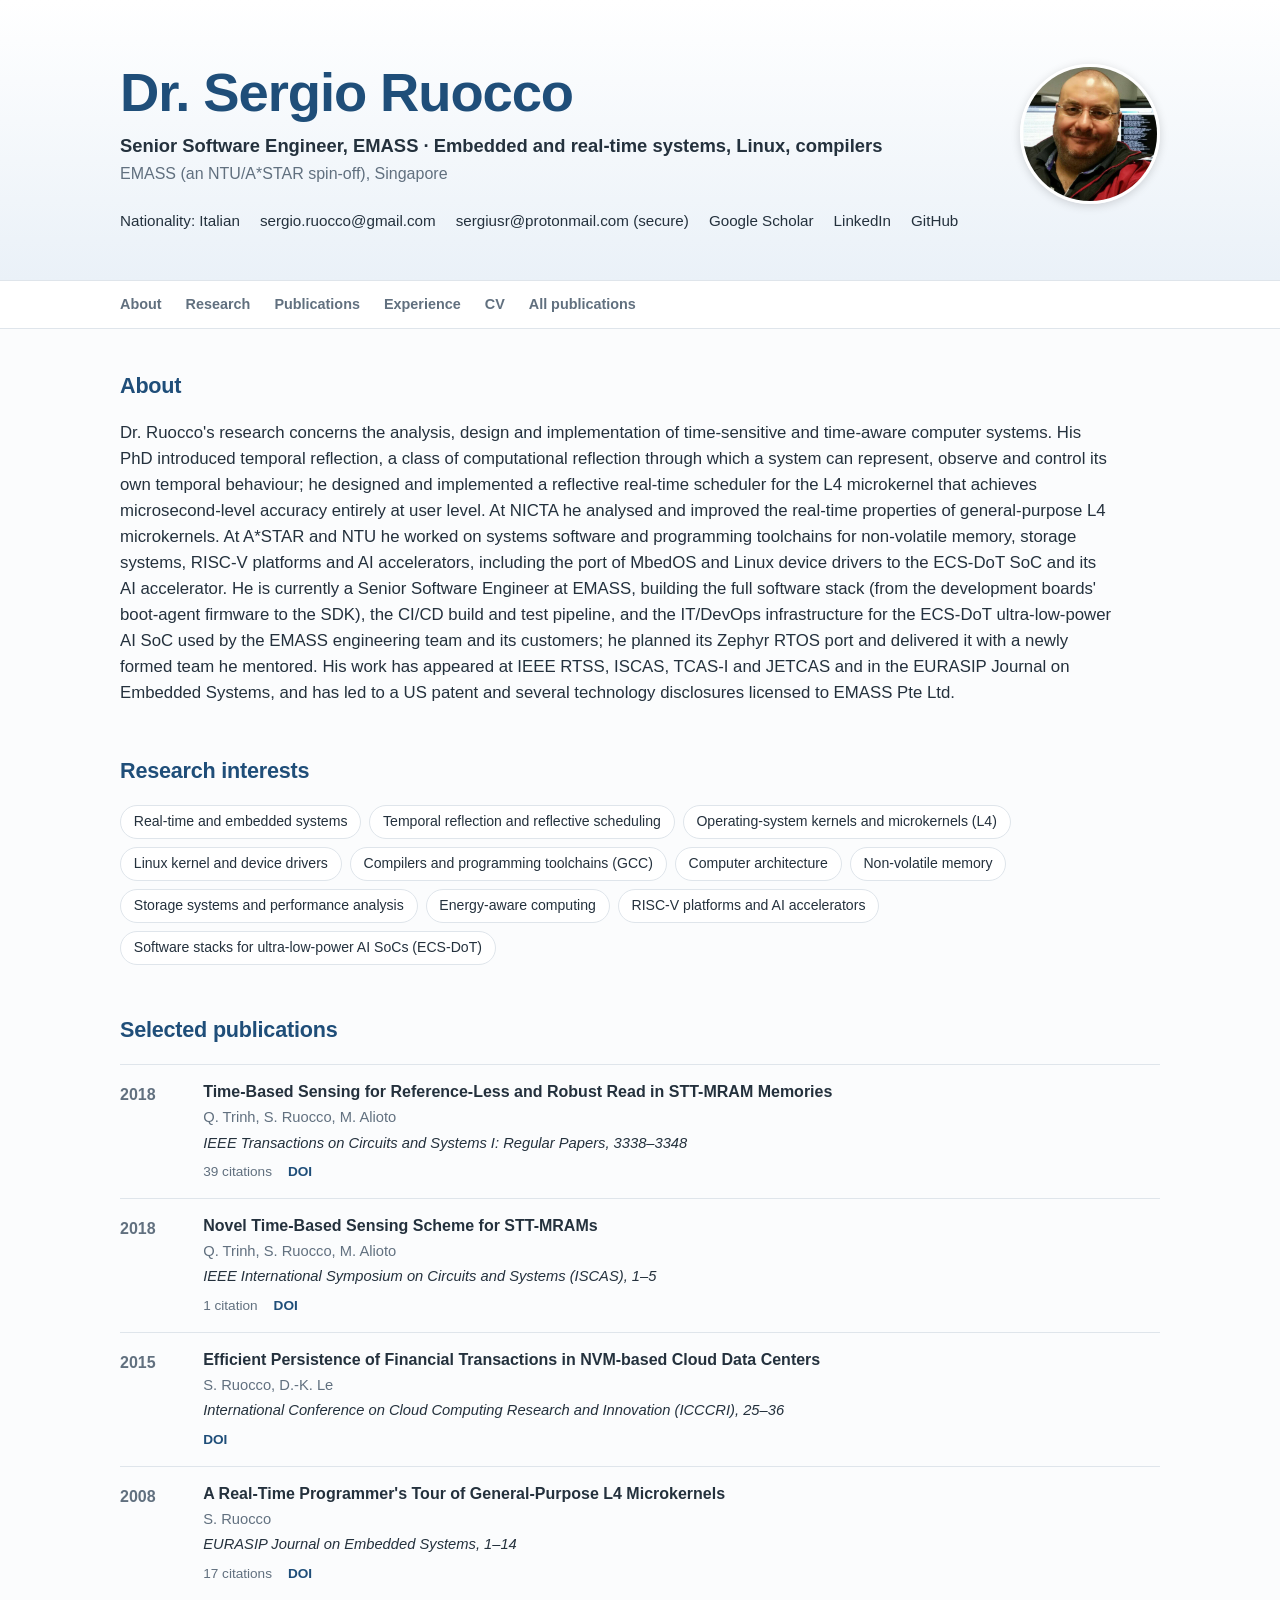
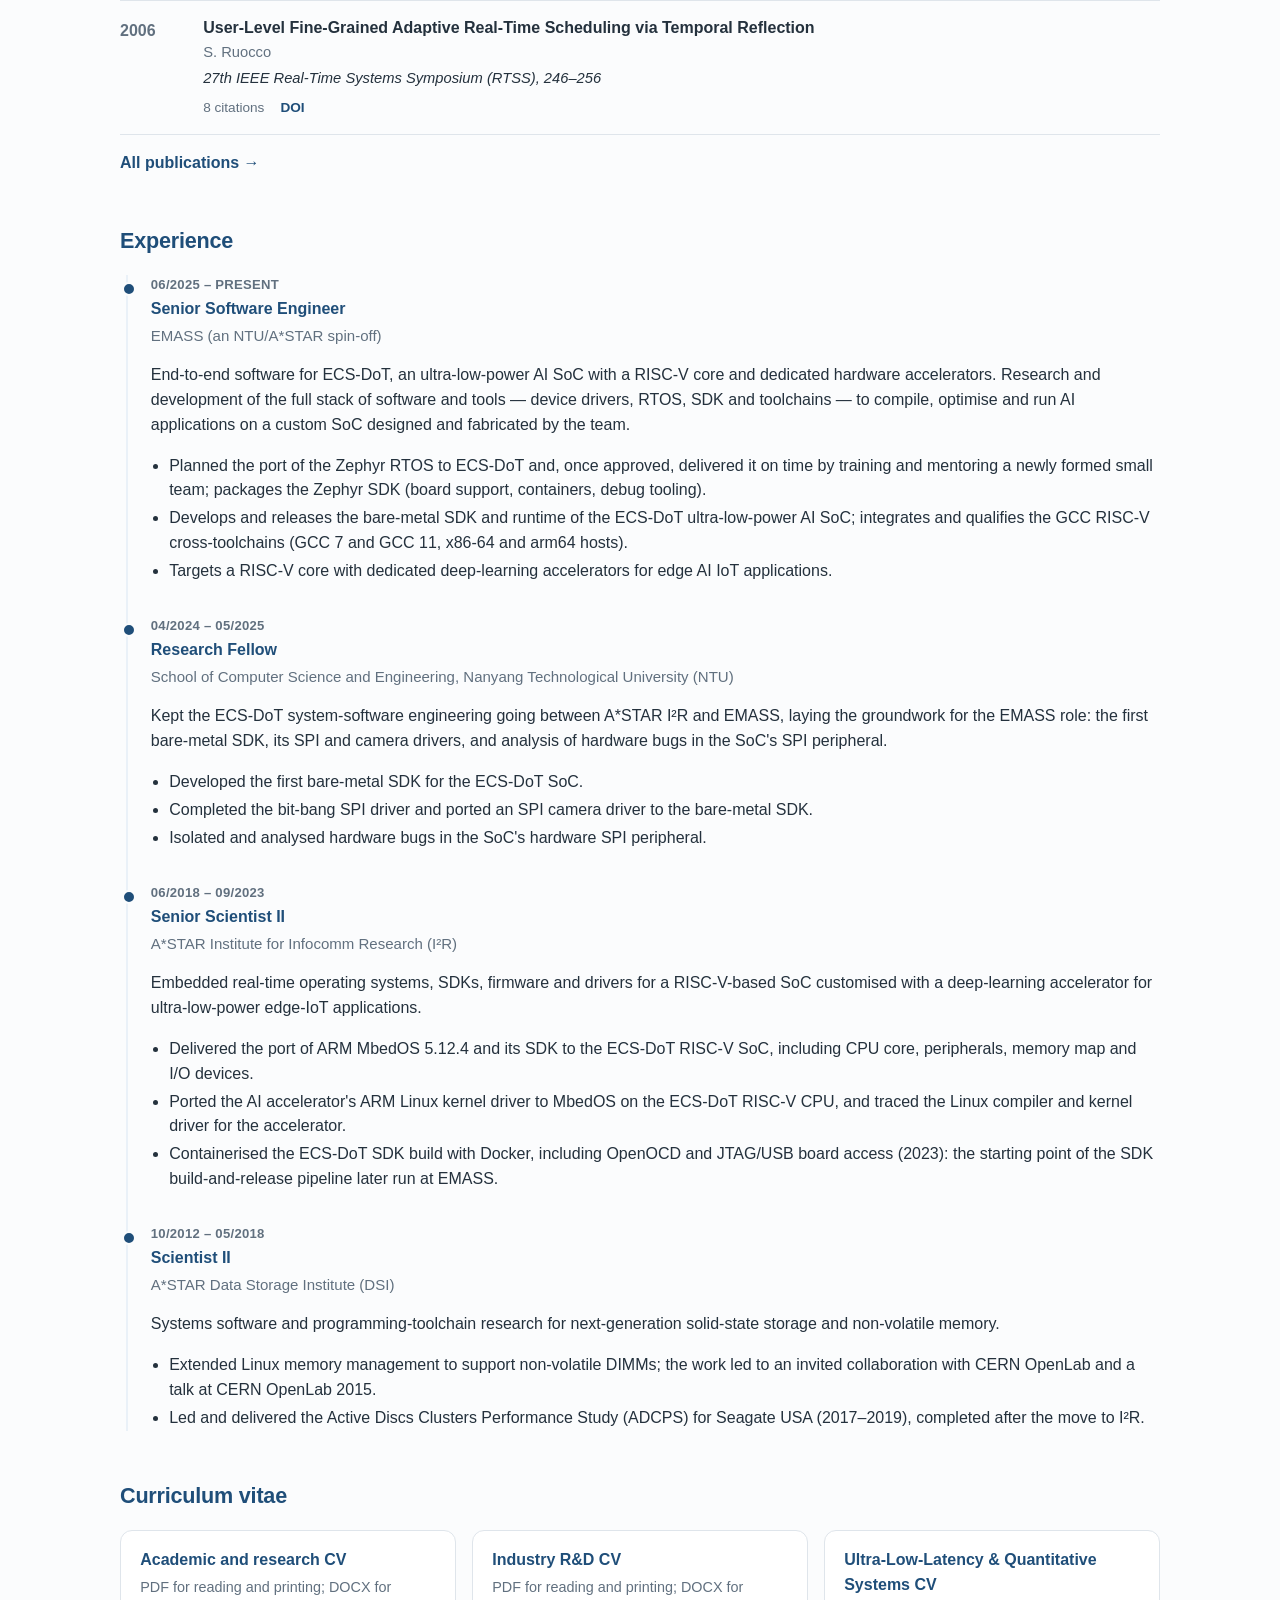
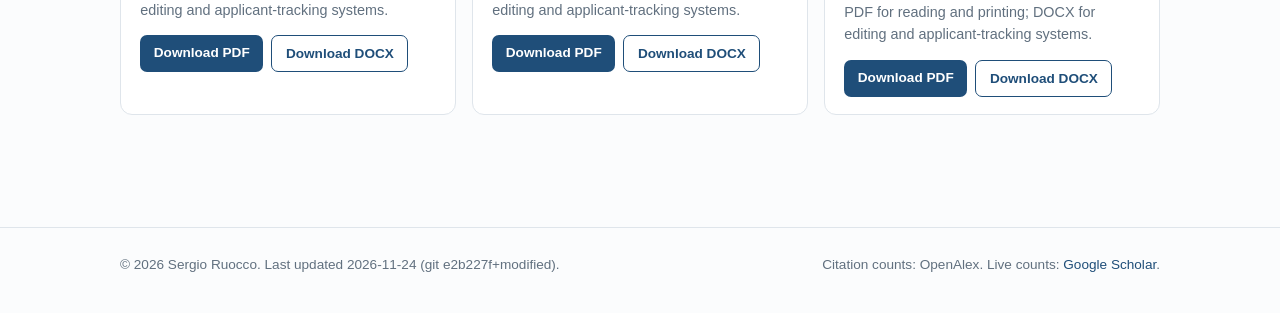
==== commit f3ec647d: "Industry CV: add the ECS-DoT power-management (DVFS) demonstrator; shorten L4 and ENIAC for the indu" ====
--- a/docs/index.html
+++ b/docs/index.html
@@ -206,7 +206,7 @@
 
   <footer>
     <div class="wrap">
-      <span>© 2026 Sergio Ruocco. Last updated 2026-11-23 (git bbf7965).</span>
+      <span>© 2026 Sergio Ruocco. Last updated 2026-11-24 (git e2b227f+modified).</span>
       <span>Citation counts: OpenAlex. Live counts: <a href="https://scholar.google.com/citations?user=q1574qIAAAAJ">Google Scholar</a>.</span>
     </div>
   </footer>
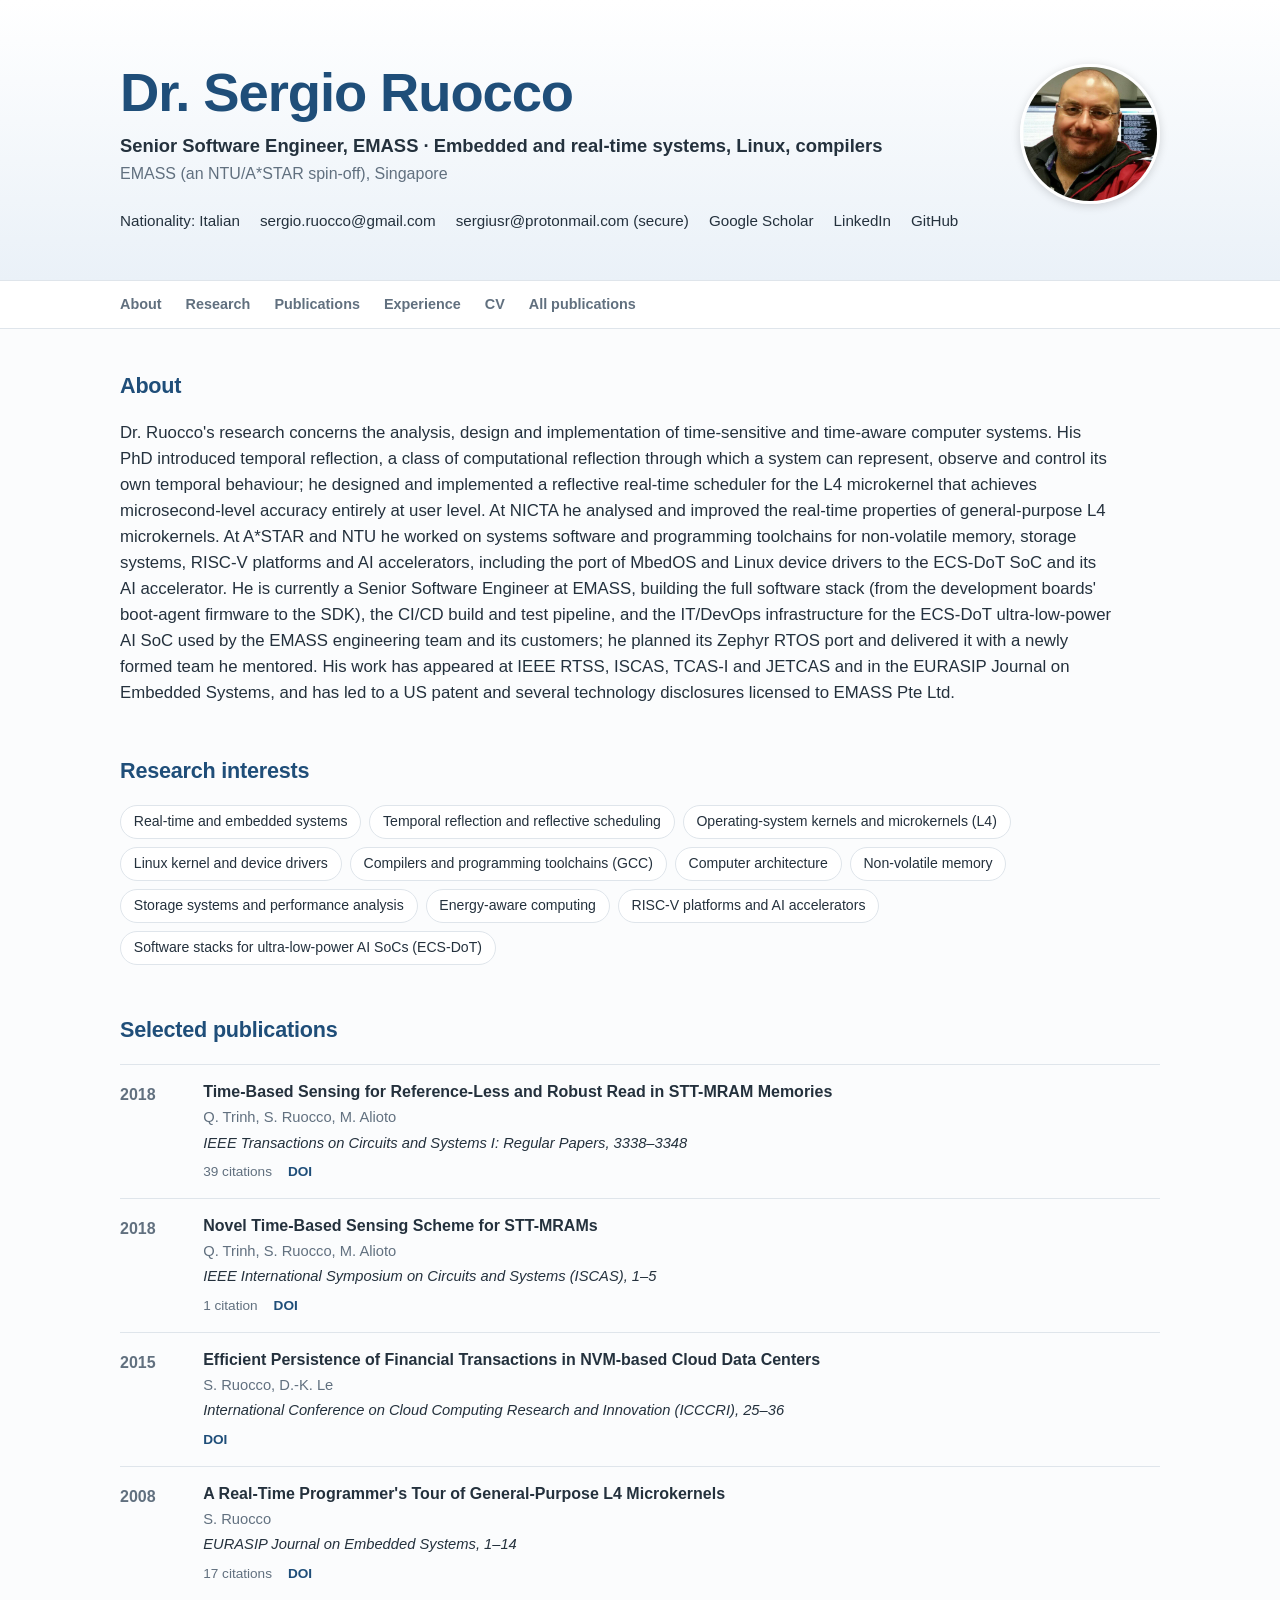
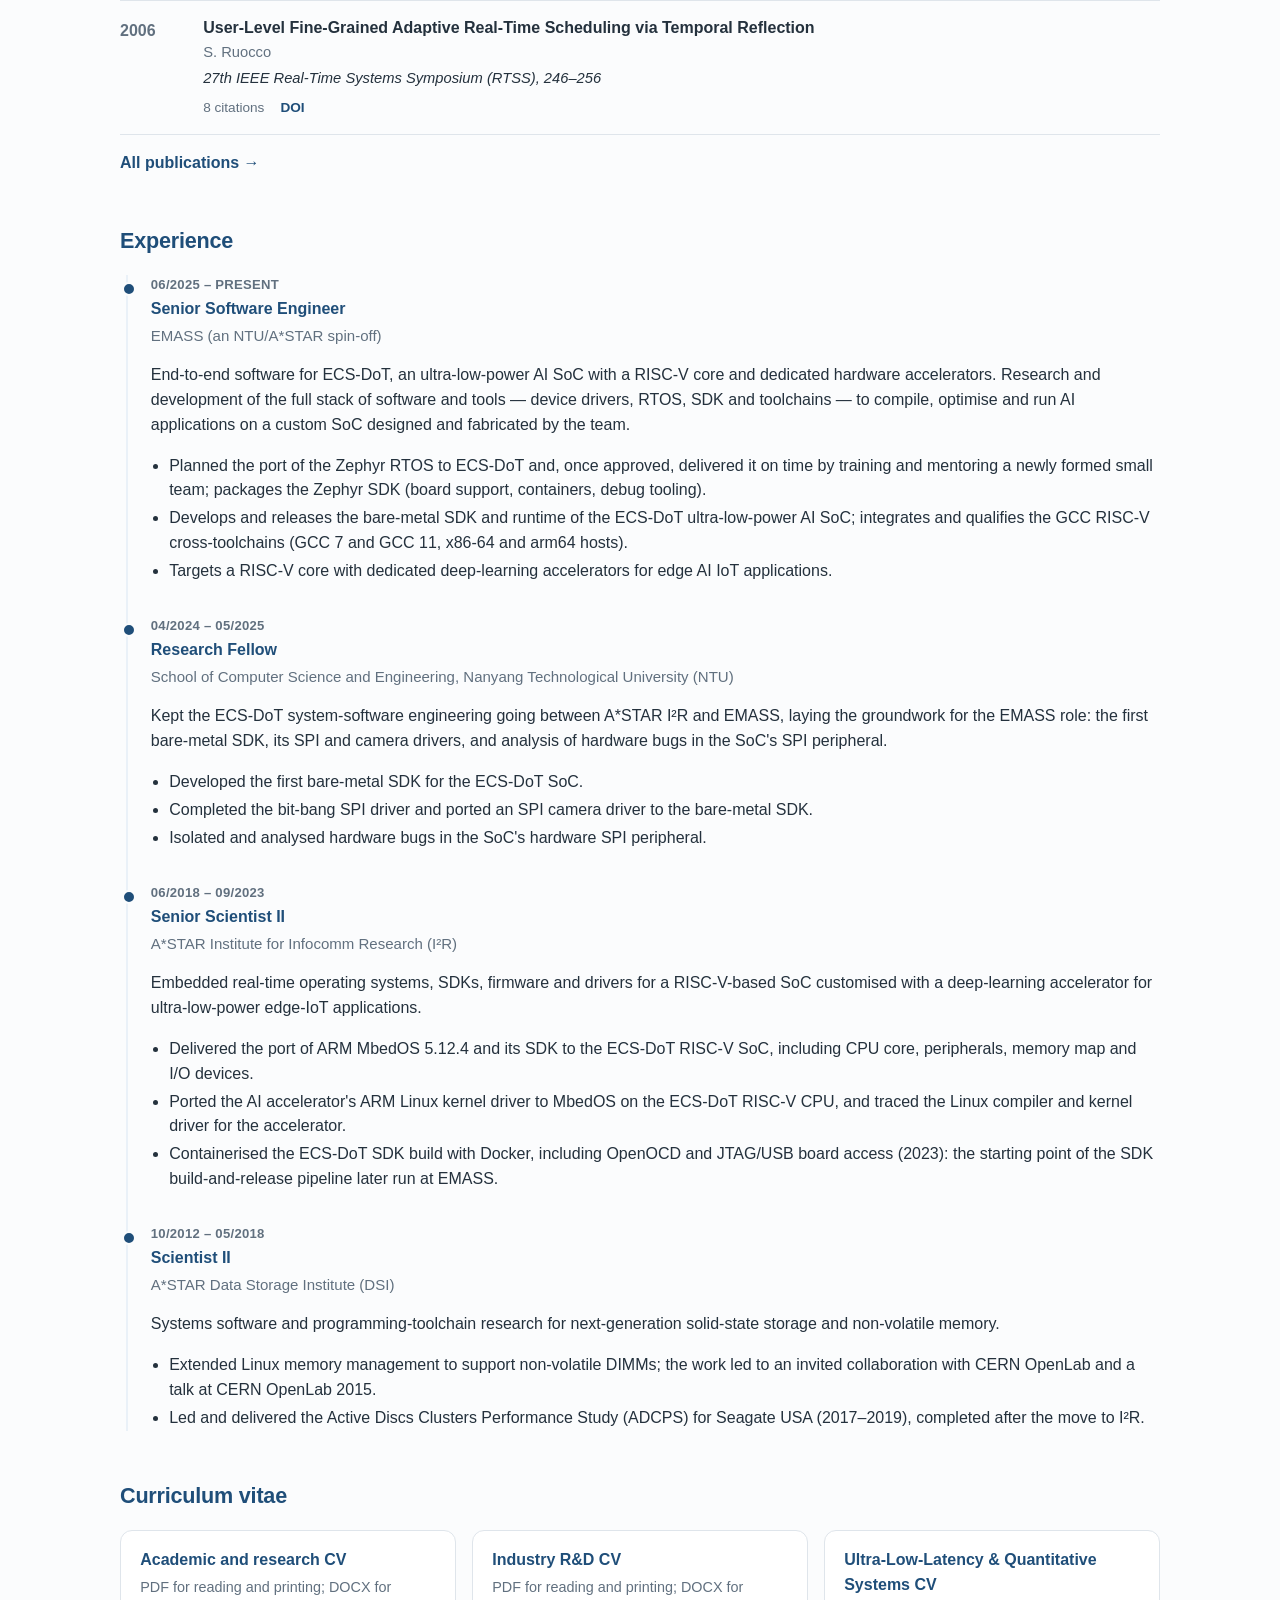
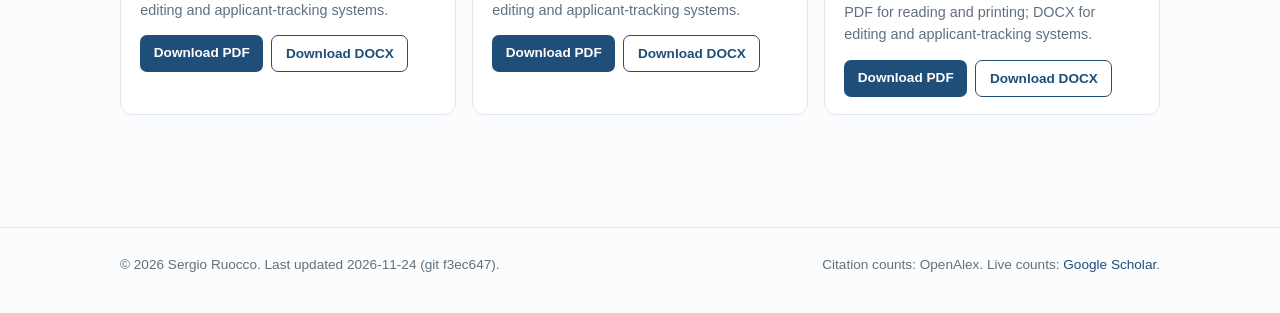
==== commit acae1f94: "Rebuild CVs and website (DVFS demonstrator) Co-Authored-By: Claude Opus 5.5 <noreply@anthropic.com> " ====
--- a/docs/index.html
+++ b/docs/index.html
@@ -206,7 +206,7 @@
 
   <footer>
     <div class="wrap">
-      <span>© 2026 Sergio Ruocco. Last updated 2026-11-24 (git e2b227f+modified).</span>
+      <span>© 2026 Sergio Ruocco. Last updated 2026-11-24 (git f3ec647).</span>
       <span>Citation counts: OpenAlex. Live counts: <a href="https://scholar.google.com/citations?user=q1574qIAAAAJ">Google Scholar</a>.</span>
     </div>
   </footer>
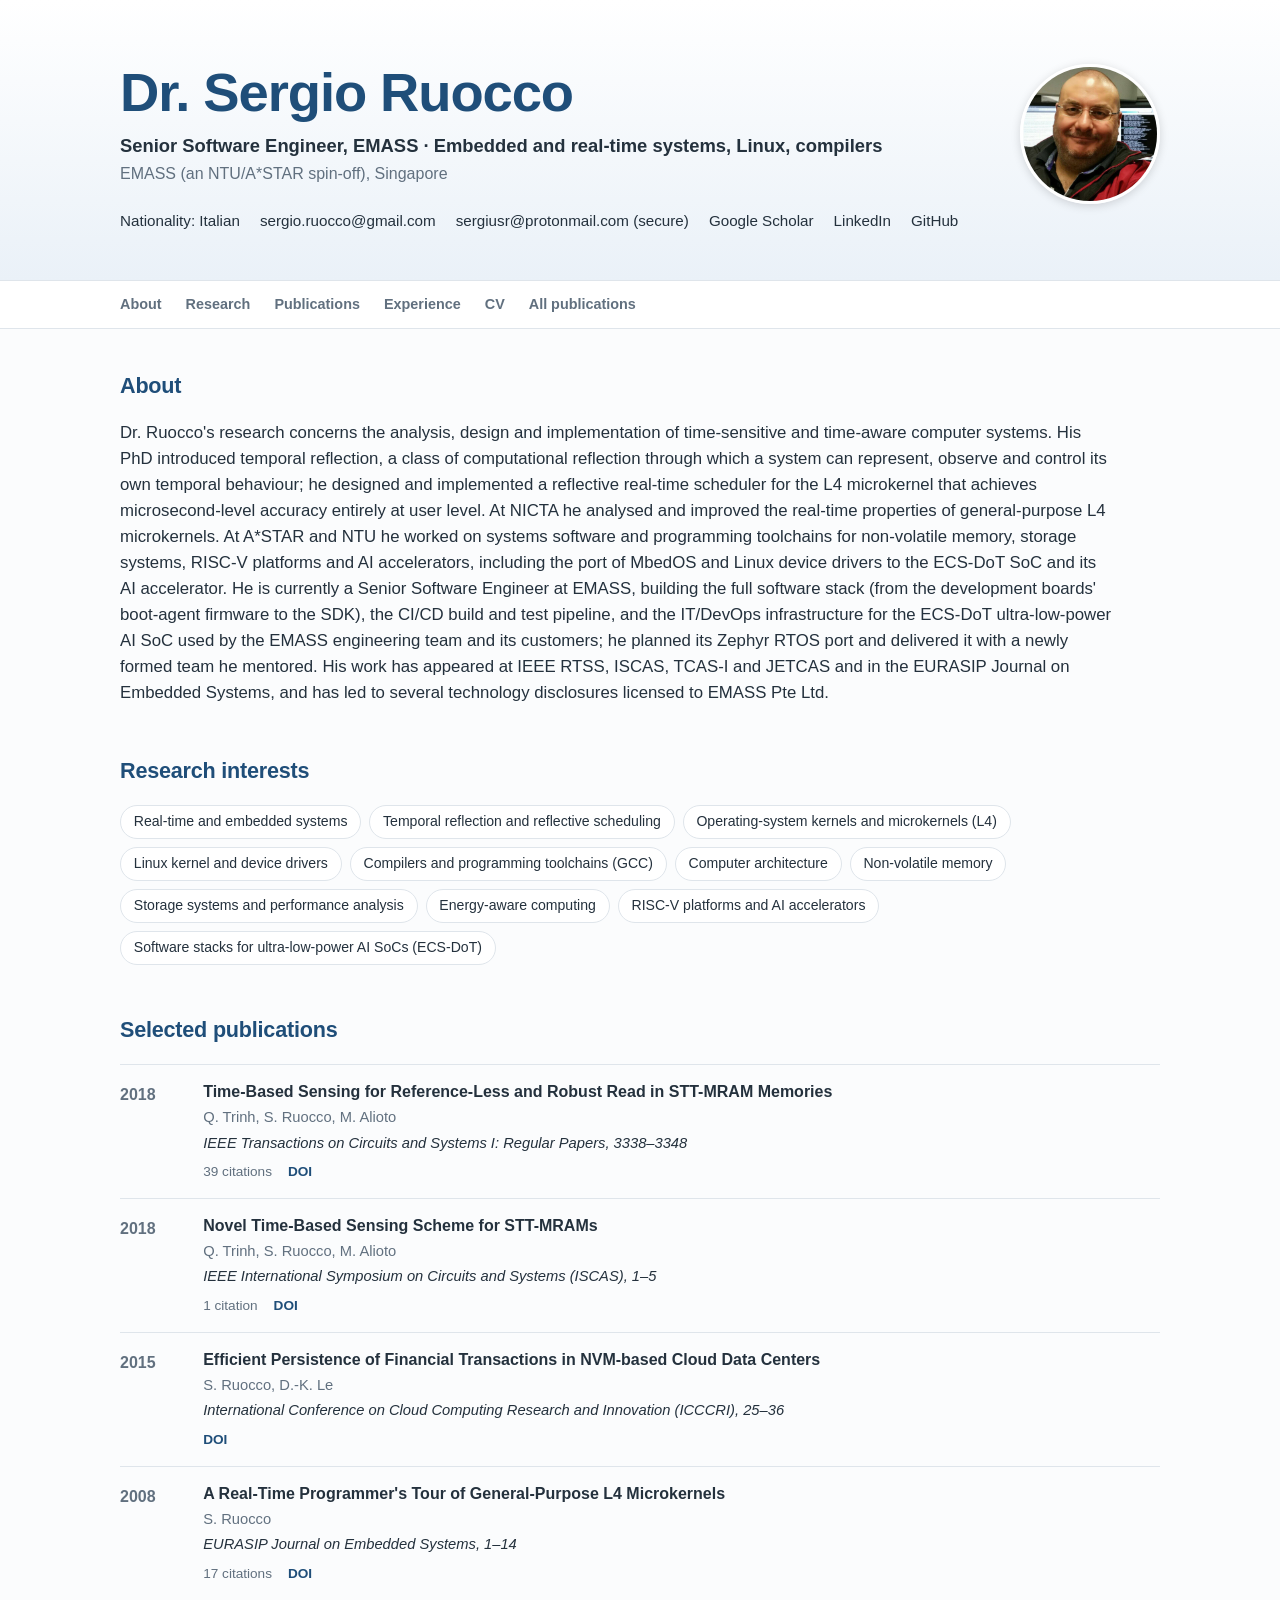
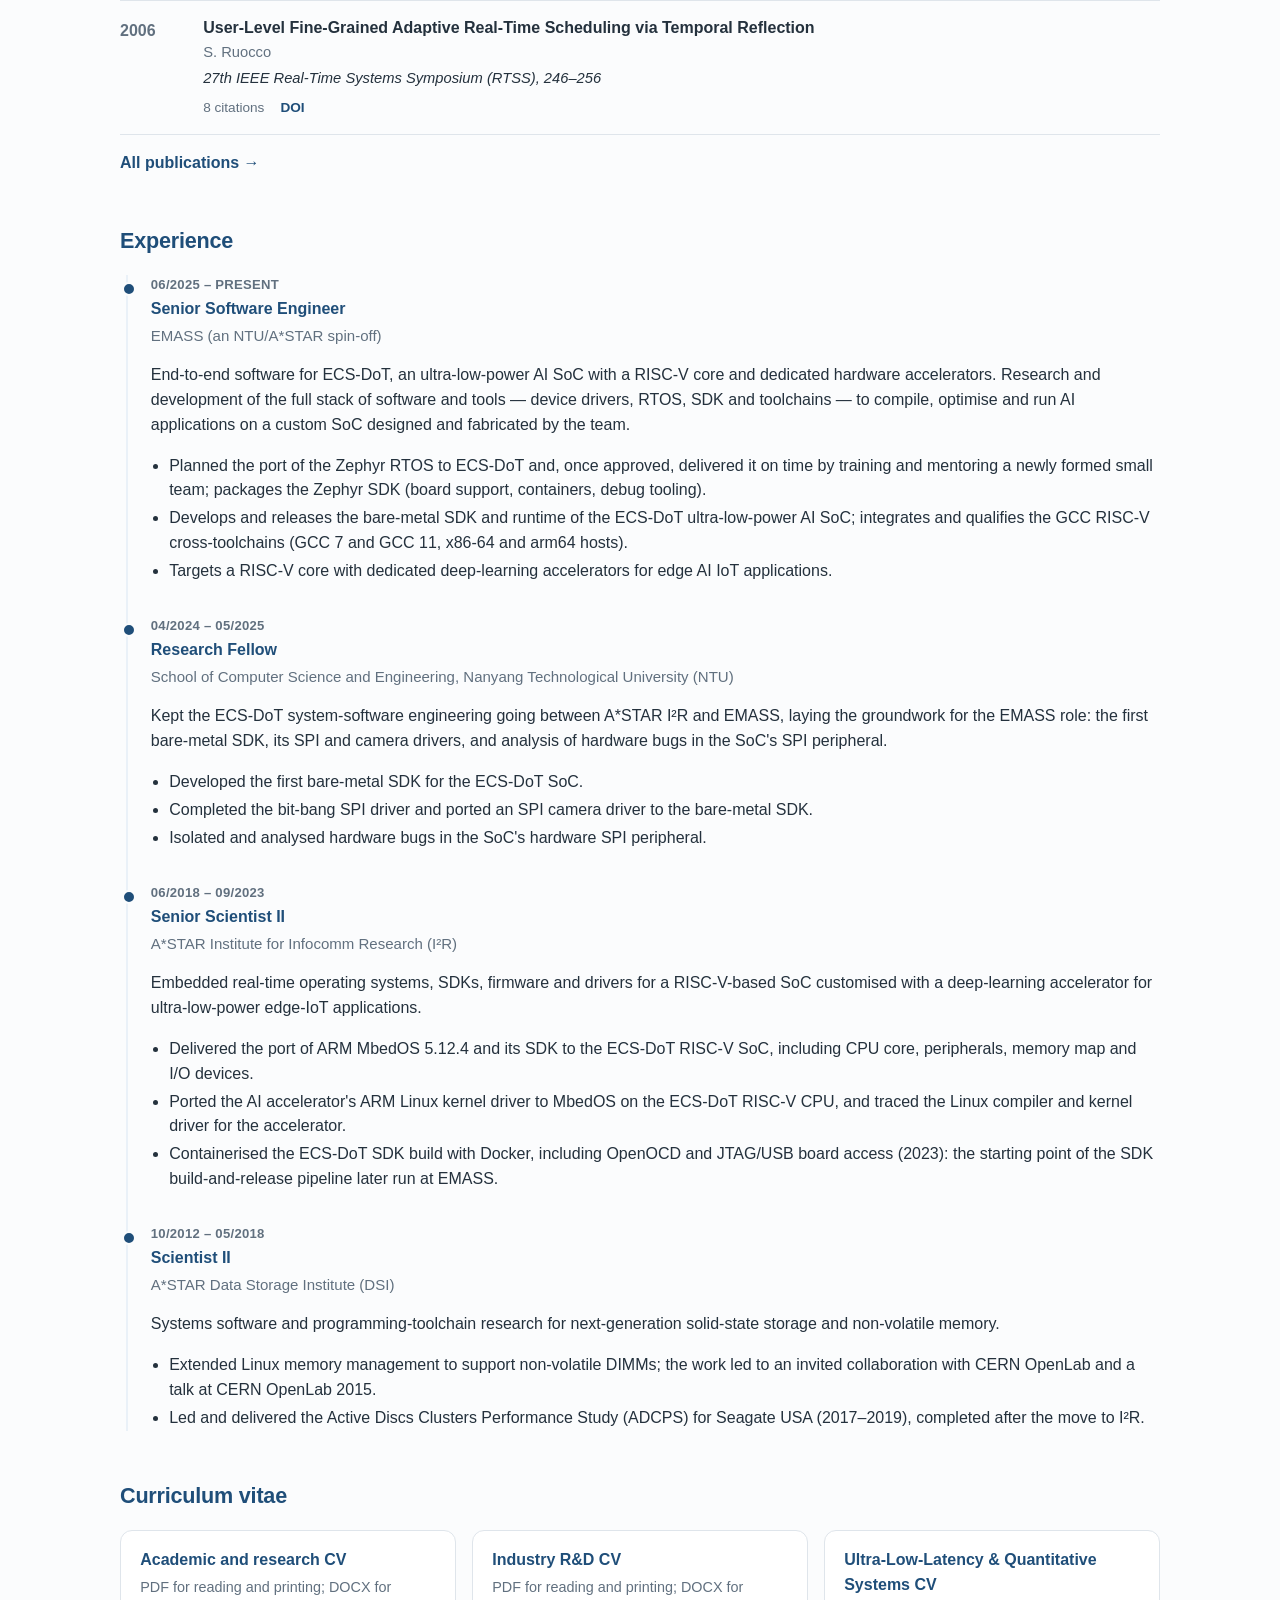
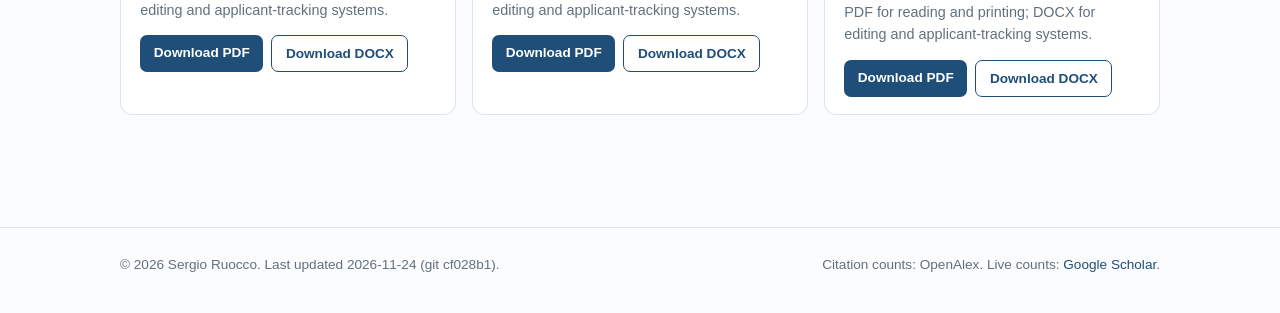
==== commit a5ae26ab: "Rebuild CVs and website (academic bio without patent mention) Co-Authored-By: Claude Opus 5.5 <norep" ====
--- a/docs/index.html
+++ b/docs/index.html
@@ -43,7 +43,7 @@
   <main class="wrap">
     <section id="about">
       <h2>About</h2>
-      <p class="lead">Dr. Ruocco's research concerns the analysis, design and implementation of time-sensitive and time-aware computer systems. His PhD introduced temporal reflection, a class of computational reflection through which a system can represent, observe and control its own temporal behaviour; he designed and implemented a reflective real-time scheduler for the L4 microkernel that achieves microsecond-level accuracy entirely at user level. At NICTA he analysed and improved the real-time properties of general-purpose L4 microkernels. At A*STAR and NTU he worked on systems software and programming toolchains for non-volatile memory, storage systems, RISC-V platforms and AI accelerators, including the port of MbedOS and Linux device drivers to the ECS-DoT SoC and its AI accelerator. He is currently a Senior Software Engineer at EMASS, building the full software stack (from the development boards' boot-agent firmware to the SDK), the CI/CD build and test pipeline, and the IT/DevOps infrastructure for the ECS-DoT ultra-low-power AI SoC used by the EMASS engineering team and its customers; he planned its Zephyr RTOS port and delivered it with a newly formed team he mentored. His work has appeared at IEEE RTSS, ISCAS, TCAS-I and JETCAS and in the EURASIP Journal on Embedded Systems, and has led to a US patent and several technology disclosures licensed to EMASS Pte Ltd.</p>
+      <p class="lead">Dr. Ruocco's research concerns the analysis, design and implementation of time-sensitive and time-aware computer systems. His PhD introduced temporal reflection, a class of computational reflection through which a system can represent, observe and control its own temporal behaviour; he designed and implemented a reflective real-time scheduler for the L4 microkernel that achieves microsecond-level accuracy entirely at user level. At NICTA he analysed and improved the real-time properties of general-purpose L4 microkernels. At A*STAR and NTU he worked on systems software and programming toolchains for non-volatile memory, storage systems, RISC-V platforms and AI accelerators, including the port of MbedOS and Linux device drivers to the ECS-DoT SoC and its AI accelerator. He is currently a Senior Software Engineer at EMASS, building the full software stack (from the development boards' boot-agent firmware to the SDK), the CI/CD build and test pipeline, and the IT/DevOps infrastructure for the ECS-DoT ultra-low-power AI SoC used by the EMASS engineering team and its customers; he planned its Zephyr RTOS port and delivered it with a newly formed team he mentored. His work has appeared at IEEE RTSS, ISCAS, TCAS-I and JETCAS and in the EURASIP Journal on Embedded Systems, and has led to several technology disclosures licensed to EMASS Pte Ltd.</p>
     </section>
 
     <section id="interests">
@@ -206,7 +206,7 @@
 
   <footer>
     <div class="wrap">
-      <span>© 2026 Sergio Ruocco. Last updated 2026-11-24 (git f3ec647).</span>
+      <span>© 2026 Sergio Ruocco. Last updated 2026-11-24 (git cf028b1).</span>
       <span>Citation counts: OpenAlex. Live counts: <a href="https://scholar.google.com/citations?user=q1574qIAAAAJ">Google Scholar</a>.</span>
     </div>
   </footer>
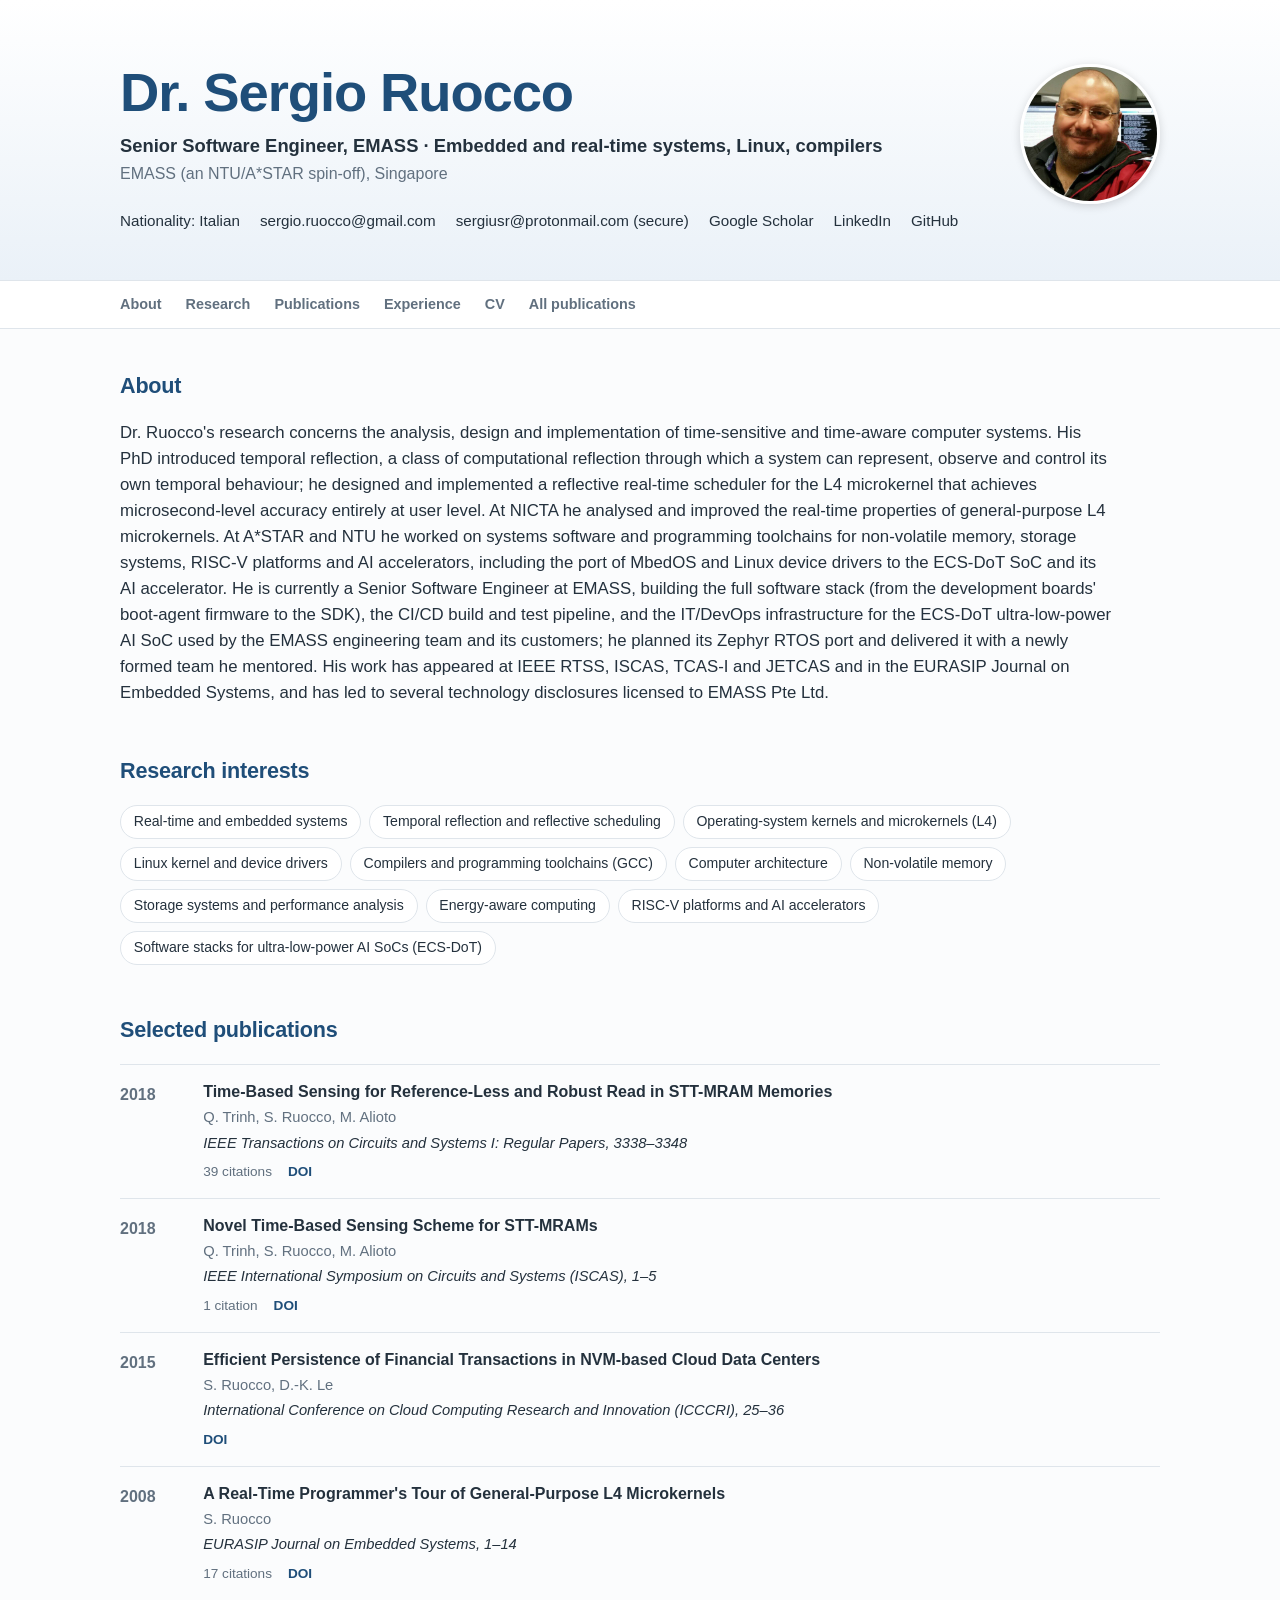
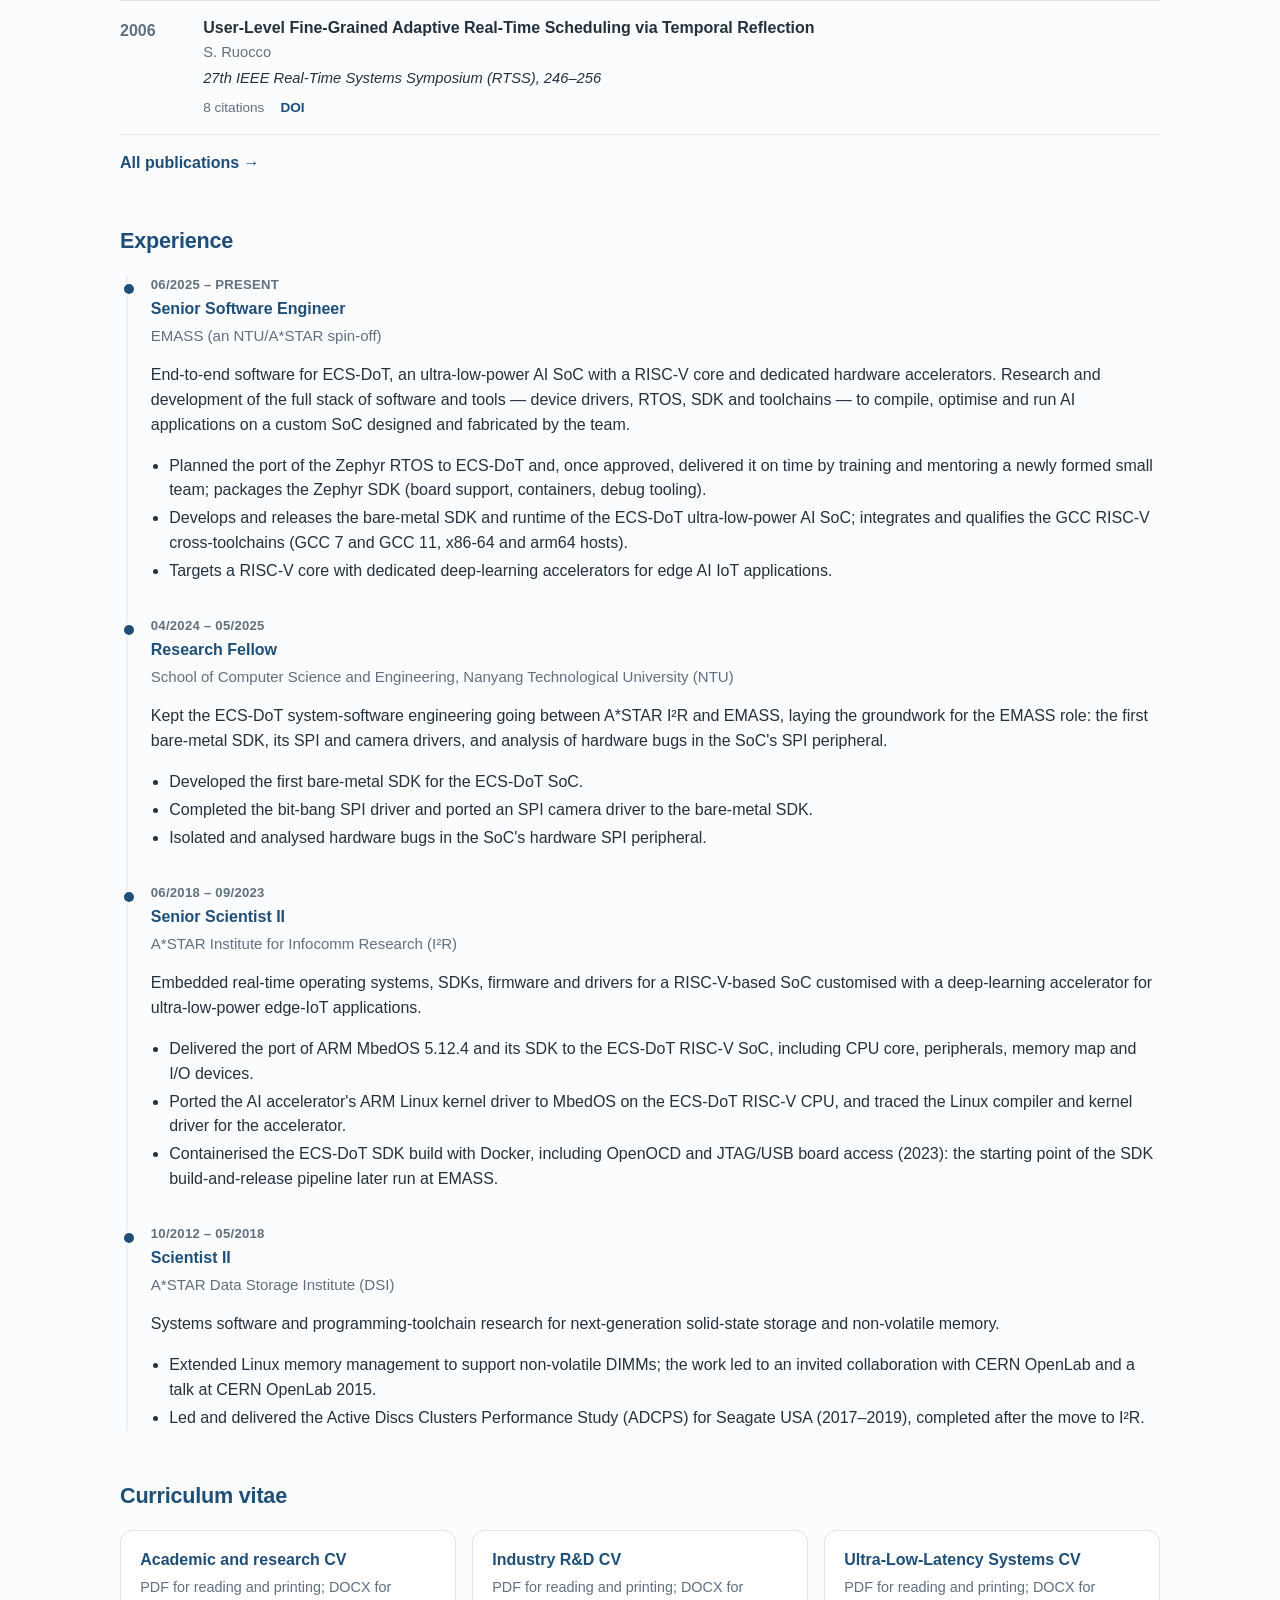
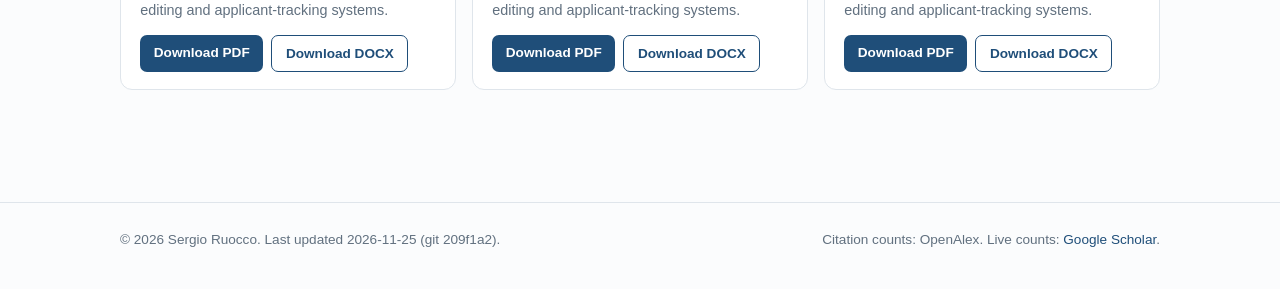
==== commit b39b8cdf: "Rebuild CVs and website (Ultra-Low-Latency Systems CV label) Co-Authored-By: Claude Opus 5.5 <norepl" ====
--- a/docs/index.html
+++ b/docs/index.html
@@ -193,7 +193,7 @@
           </div>
         </div>
         <div class="download">
-          <h3>Ultra-Low-Latency & Quantitative Systems CV</h3>
+          <h3>Ultra-Low-Latency Systems CV</h3>
           <p>PDF for reading and printing; DOCX for editing and applicant-tracking systems.</p>
           <div class="buttons">
             <a class="button" href="files/Sergio_Ruocco_CV_low_latency.pdf">Download PDF</a>
@@ -206,7 +206,7 @@
 
   <footer>
     <div class="wrap">
-      <span>© 2026 Sergio Ruocco. Last updated 2026-11-24 (git cf028b1).</span>
+      <span>© 2026 Sergio Ruocco. Last updated 2026-11-25 (git 209f1a2).</span>
       <span>Citation counts: OpenAlex. Live counts: <a href="https://scholar.google.com/citations?user=q1574qIAAAAJ">Google Scholar</a>.</span>
     </div>
   </footer>
